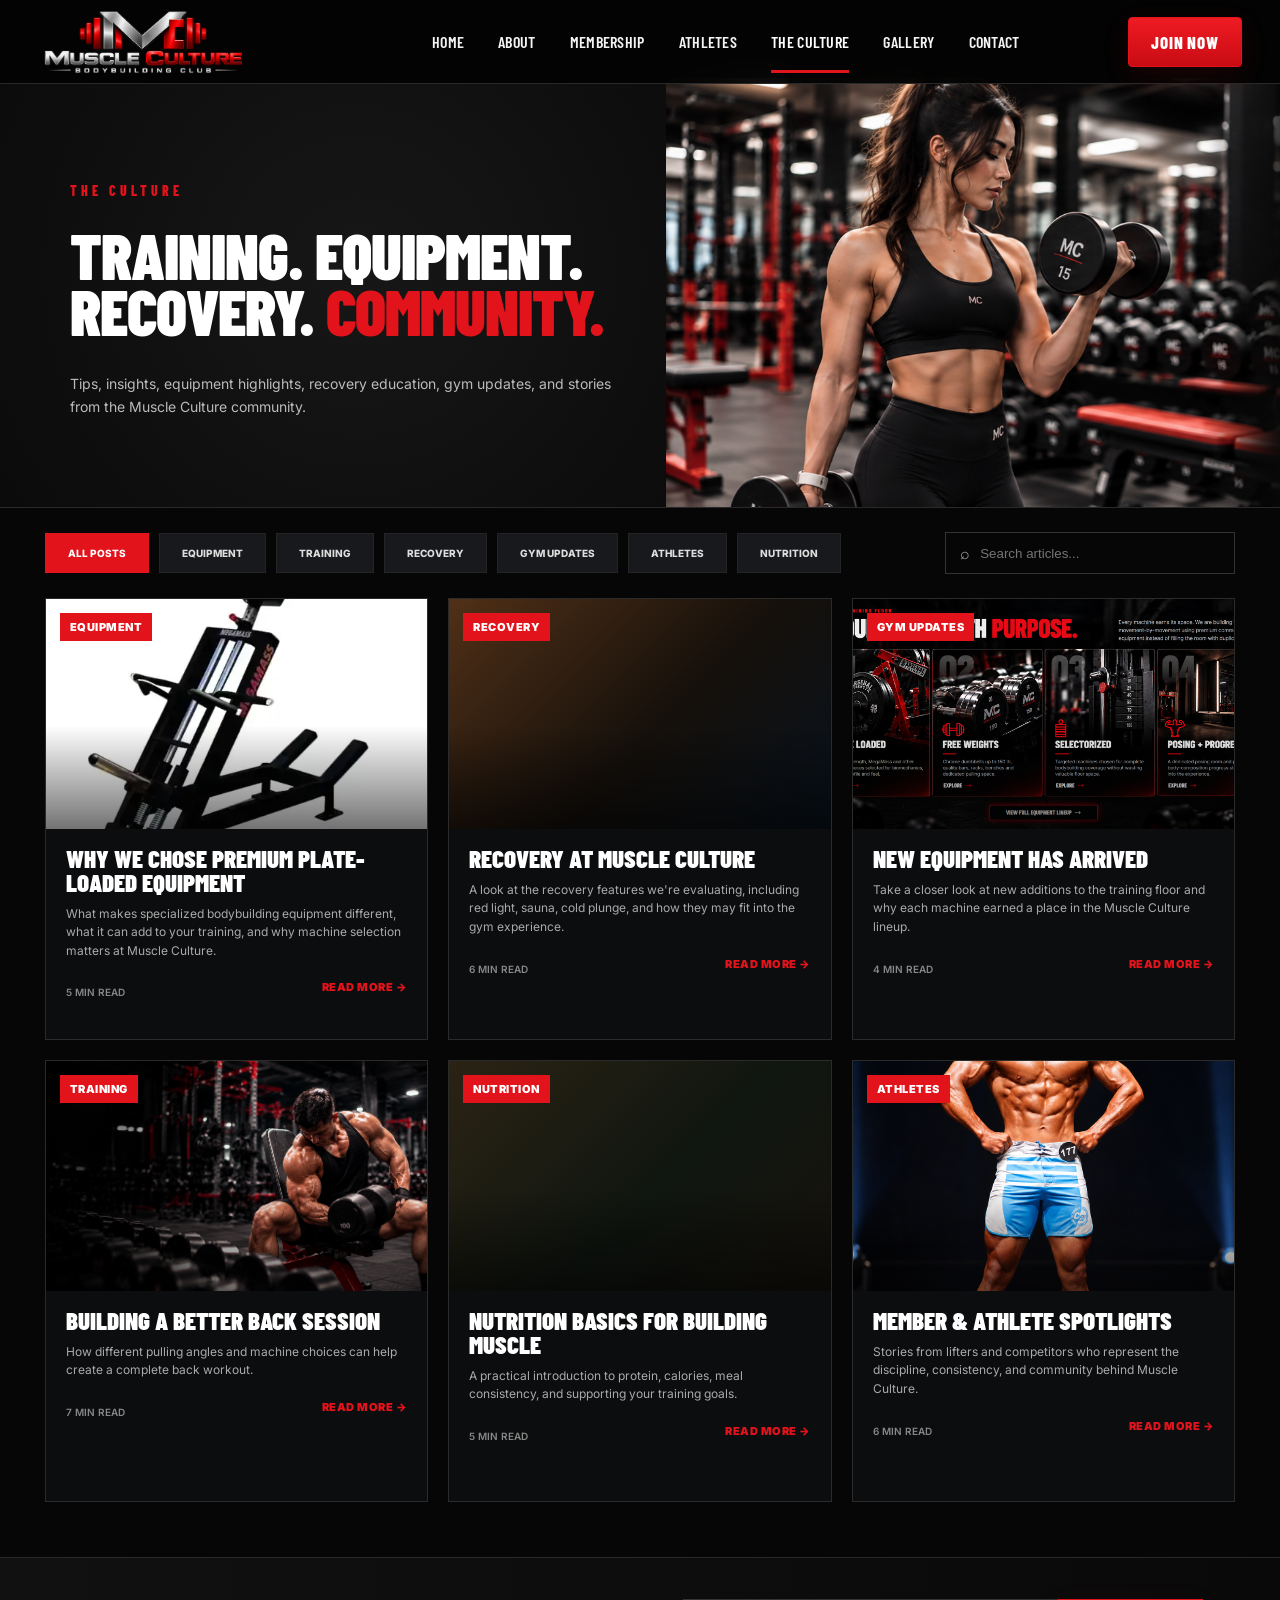
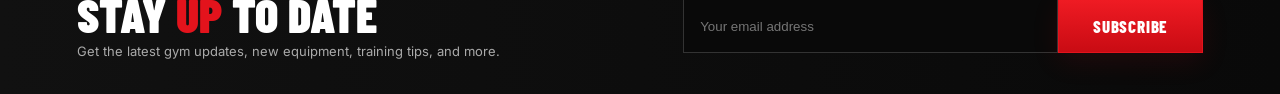
==== culture.html @ 4716dc8a "Use standard site navigation on The Culture page" ====
<!doctype html>
<html lang="en">
<head>
<meta charset="utf-8"><meta name="viewport" content="width=device-width,initial-scale=1">
<title>The Culture | Muscle Culture</title>
<link rel="preconnect" href="https://fonts.googleapis.com"><link rel="preconnect" href="https://fonts.gstatic.com" crossorigin>
<link href="https://fonts.googleapis.com/css2?family=Barlow+Condensed:wght@700;800;900&family=Inter:wght@400;600;700;800&display=swap" rel="stylesheet">
<link rel="stylesheet" href="styles.css">
</head>
<body>
<header class="nav">
<a class="logo-lockup" href="index.html#top" aria-label="Muscle Culture home"><img class="brand-logo" src="assets/muscle-culture-logo.png" alt="Muscle Culture Bodybuilding Club"></a>
<nav><a href="index.html#top">HOME</a><a href="index.html#about">ABOUT</a><a href="index.html#founders">MEMBERSHIP</a><a href="index.html#athletes">ATHLETES</a><a class="active" href="culture.html">THE CULTURE</a><a href="gallery.html">GALLERY</a><a href="index.html#contact">CONTACT</a></nav>
<a class="btn btn-nav" href="index.html#founders">JOIN NOW</a>
</header>
<main class="culture-page">
<section class="culture-hero">
 <div class="culture-hero-copy"><p class="eyebrow">THE CULTURE</p><h1>TRAINING. EQUIPMENT.<br>RECOVERY. <span>COMMUNITY.</span></h1><p>Tips, insights, equipment highlights, recovery education, gym updates, and stories from the Muscle Culture community.</p></div>
 <div class="culture-hero-photo"></div>
</section>
<section class="culture-feed">
 <div class="culture-toolbar"><div class="culture-filters"><button class="active">ALL POSTS</button><button>EQUIPMENT</button><button>TRAINING</button><button>RECOVERY</button><button>GYM UPDATES</button><button>ATHLETES</button><button>NUTRITION</button></div><label class="culture-search">⌕ <input type="search" placeholder="Search articles..."></label></div>
 <div class="culture-grid">
  <article class="culture-card"><div class="culture-card-image equipment-story"><span>EQUIPMENT</span></div><div class="culture-card-body"><h2>WHY WE CHOSE PREMIUM PLATE-LOADED EQUIPMENT</h2><p>What makes specialized bodybuilding equipment different, what it can add to your training, and why machine selection matters at Muscle Culture.</p><small>5 MIN READ</small><a href="#">READ MORE →</a></div></article>
  <article class="culture-card"><div class="culture-card-image recovery-story"><span>RECOVERY</span></div><div class="culture-card-body"><h2>RECOVERY AT MUSCLE CULTURE</h2><p>A look at the recovery features we're evaluating, including red light, sauna, cold plunge, and how they may fit into the gym experience.</p><small>6 MIN READ</small><a href="#">READ MORE →</a></div></article>
  <article class="culture-card"><div class="culture-card-image update-story"><span>GYM UPDATES</span></div><div class="culture-card-body"><h2>NEW EQUIPMENT HAS ARRIVED</h2><p>Take a closer look at new additions to the training floor and why each machine earned a place in the Muscle Culture lineup.</p><small>4 MIN READ</small><a href="#">READ MORE →</a></div></article>
  <article class="culture-card"><div class="culture-card-image training-story"><span>TRAINING</span></div><div class="culture-card-body"><h2>BUILDING A BETTER BACK SESSION</h2><p>How different pulling angles and machine choices can help create a complete back workout.</p><small>7 MIN READ</small><a href="#">READ MORE →</a></div></article>
  <article class="culture-card"><div class="culture-card-image nutrition-story"><span>NUTRITION</span></div><div class="culture-card-body"><h2>NUTRITION BASICS FOR BUILDING MUSCLE</h2><p>A practical introduction to protein, calories, meal consistency, and supporting your training goals.</p><small>5 MIN READ</small><a href="#">READ MORE →</a></div></article>
  <article class="culture-card"><div class="culture-card-image athlete-story"><span>ATHLETES</span></div><div class="culture-card-body"><h2>MEMBER & ATHLETE SPOTLIGHTS</h2><p>Stories from lifters and competitors who represent the discipline, consistency, and community behind Muscle Culture.</p><small>6 MIN READ</small><a href="#">READ MORE →</a></div></article>
 </div>
</section>
<section class="culture-subscribe"><div><h2>STAY <span>UP</span> TO DATE</h2><p>Get the latest gym updates, new equipment, training tips, and more.</p></div><form onsubmit="return false"><input type="email" placeholder="Your email address"><button class="btn">SUBSCRIBE</button></form></section>
</main>
<script src="script.js"></script>
</body></html>
---- styles.css ----
:root{--red:#e3131c;--red2:#a40008;--black:#050505;--panel:#0c0c0c;--white:#f4f4f4;--muted:#a7a7a7}*{box-sizing:border-box}html{scroll-behavior:smooth}body{margin:0;background:var(--black);color:var(--white);font-family:Inter,Arial,sans-serif}a{color:inherit;text-decoration:none}.nav{height:84px;padding:0 3vw;display:flex;align-items:center;justify-content:space-between;position:fixed;top:0;width:100%;z-index:50;background:rgba(4,4,4,.94);backdrop-filter:blur(12px);border-bottom:1px solid #292929}.logo-lockup{display:flex;align-items:center;gap:9px}.logo-mark{width:82px;height:48px}.logo-type b{display:block;font:800 19px "Barlow Condensed";letter-spacing:.7px}.logo-type em{font-style:normal;color:var(--red)}.logo-type small{display:block;font:700 8px Inter;letter-spacing:3px;color:#ddd;text-align:center}.nav nav{display:flex;align-items:center;height:100%;gap:34px;font:600 16px "Barlow Condensed";letter-spacing:.3px}.nav nav a{height:100%;display:flex;align-items:center;position:relative}.nav nav a:hover,.nav nav a.active{color:#fff}.nav nav a.active:after,.nav nav a:hover:after{content:"";position:absolute;height:3px;background:var(--red);bottom:10px;left:0;right:0}.btn{display:inline-flex;align-items:center;justify-content:center;gap:15px;border:1px solid var(--red);background:linear-gradient(#ef1b23,#c90b13);color:#fff;padding:16px 25px;font:800 17px "Barlow Condensed";letter-spacing:.8px;border-radius:4px;cursor:pointer;box-shadow:0 8px 28px #e3131c1c}.btn:hover{filter:brightness(1.12)}.btn-nav{padding:14px 22px}.btn-ghost{background:#090909c7;border-color:#eee;margin-left:14px}.hero{min-height:705px;padding:140px 6vw 80px;position:relative;display:flex;align-items:center;background-image:linear-gradient(90deg,rgba(0,0,0,.97) 0%,rgba(0,0,0,.9) 31%,rgba(0,0,0,.43) 62%,rgba(0,0,0,.18) 100%),url("https://images.unsplash.com/photo-1534438327276-14e5300c3a48?auto=format&fit=crop&w=1800&q=88");background-size:cover;background-position:center}.hero:after{content:"DISCIPLINE\A BUILDS\A FREEDOM";white-space:pre;position:absolute;right:5vw;top:170px;padding:26px 30px;border-left:5px solid var(--red);background:#05050580;color:#d5d5d5;font:900 48px/.9 "Barlow Condensed";letter-spacing:1px;transform:rotate(-1deg);text-shadow:0 3px 0 #111}.hero-content{position:relative;z-index:2;max-width:760px}.hero-brand{display:flex;align-items:center;margin-bottom:25px}.hero-logo{width:210px;height:100px}.hero-brand>div{margin-left:-7px}.hero-brand strong{display:block;font:900 45px/.85 "Barlow Condensed";letter-spacing:1px}.hero-brand strong span{color:var(--red)}.hero-brand small{display:block;font:700 12px Inter;letter-spacing:6px;text-align:center;margin-top:9px}.hero h1,.section h2,.about h2{font:900 clamp(58px,6vw,94px)/.88 "Barlow Condensed";letter-spacing:-1.5px;margin:18px 0;text-transform:uppercase;text-shadow:0 3px 1px #000}.hero h1 span,.section h2 span,.about h2 span{color:var(--red)}.hero-sub{font:700 21px/1.3 "Barlow Condensed";letter-spacing:1.2px}.actions{margin-top:28px}.feature-strip{min-height:105px;background:#050505;border-top:1px solid #2b2b2b;border-bottom:1px solid #2b2b2b;display:grid;grid-template-columns:repeat(6,1fr);padding:0 3vw}.feature-strip>div{display:flex;align-items:center;justify-content:center;gap:18px;border-right:1px solid #2b2b2b}.feature-strip>div:last-child{border-right:none}.ico{font-size:31px;color:var(--red);filter:grayscale(1) sepia(1) saturate(8) hue-rotate(325deg)}.feature-strip p{font:600 16px/1.25 "Barlow Condensed";letter-spacing:.8px}.about{display:grid;grid-template-columns:45% 55%;min-height:560px;background:#090909}.about-image{background-image:linear-gradient(90deg,transparent 70%,#090909 100%),url("https://images.unsplash.com/photo-1581009146145-b5ef050c2e1e?auto=format&fit=crop&w=1000&q=85");background-size:cover;background-position:center 32%;min-height:560px}.about-copy{padding:85px 7vw 70px 4vw;display:flex;flex-direction:column;justify-content:center;background-image:radial-gradient(circle at 50% 45%,#181818 0,#090909 65%)}.about h2{font-size:72px;margin:10px 0 22px}.about-copy>p:last-child{font-size:16px;line-height:1.8;color:#d0d0d0;max-width:760px}.eyebrow{color:var(--red);font:800 14px "Barlow Condensed";letter-spacing:4px;text-transform:uppercase}.section{padding:100px 7vw}.equipment{background:#080808}.section-head{display:flex;justify-content:space-between;align-items:end;gap:60px}.section-head h2{font-size:72px;margin:10px 0}.section-head>p{max-width:450px;color:#aaa;line-height:1.7}.cards{display:grid;grid-template-columns:repeat(4,1fr);gap:1px;background:#2b2b2b;margin-top:52px;border:1px solid #2b2b2b}.cards article{background:linear-gradient(145deg,#141414,#0a0a0a);padding:36px 28px;min-height:275px;position:relative}.cards article:before{content:"";position:absolute;top:0;left:0;width:0;height:3px;background:var(--red);transition:.25s}.cards article:hover:before{width:100%}.cards article>span{color:var(--red);font:800 13px Inter}.cards h3{font:800 30px "Barlow Condensed";margin-top:55px}.cards p{color:#8f8f8f;line-height:1.65;font-size:14px}.founders{display:grid;grid-template-columns:.75fr 1fr 1fr;gap:55px;align-items:center;background:radial-gradient(circle at 15% 50%,#251014 0,#090909 42%,#050505 100%);border-top:1px solid #242424;border-bottom:1px solid #242424}.founder-badge{text-align:center;border:1px solid #3a181a;padding:30px;background:#090909}.founder-badge span,.founder-badge small{display:block;font:800 13px "Barlow Condensed";letter-spacing:4px;color:#aaa}.founder-badge strong{display:block;font:900 120px/.9 "Barlow Condensed";color:var(--red)}.founder-copy h2{font-size:75px}.founder-copy>p{color:#aaa;line-height:1.7}.price{display:flex;align-items:center;gap:15px;margin:22px 0}.price strong{font:900 66px "Barlow Condensed";color:var(--red)}.price span{font:700 12px/1.6 Inter;color:#aaa;letter-spacing:1px}.fine{font-size:11px!important;color:#777!important}.benefits{border-left:1px solid #333;padding-left:45px}.benefits h3{font:800 26px "Barlow Condensed";letter-spacing:1px}.benefits p{border-bottom:1px solid #252525;padding:12px 0;color:#bbb;font-size:14px}.progress{display:grid;grid-template-columns:1fr 1fr;gap:90px;align-items:center;background:#090909}.progress h2{font-size:75px}.progress>div>p:last-child{color:#999;line-height:1.8}.progress-box{border:1px solid #333;padding:55px;background:linear-gradient(145deg,#161616,#090909);box-shadow:inset 5px 0 0 var(--red)}.progress-box span,.progress-box small{display:block;color:#777;letter-spacing:2px;font-size:11px}.progress-box strong{display:block;font:900 68px/.85 "Barlow Condensed";margin:30px 0;color:#eee}.athletes{background:#060606}.athletes h2{font-size:76px}.athlete-intro{max-width:700px;color:#999;line-height:1.7}.athlete-grid{display:grid;grid-template-columns:repeat(3,1fr);gap:16px;margin-top:45px}.athlete-grid div{height:410px;background:linear-gradient(150deg,#202020,#090909);display:flex;flex-direction:column;align-items:center;justify-content:center;border:1px solid #282828;position:relative;overflow:hidden}.athlete-grid div:after{content:"MC";font:900 190px "Barlow Condensed";position:absolute;color:#ffffff05}.athlete-grid span{font:900 30px "Barlow Condensed";color:#555;z-index:1}.athlete-grid small{font:700 11px Inter;color:var(--red);letter-spacing:2px;margin-top:20px;z-index:1}.cta{text-align:center;background:radial-gradient(circle,#2b1013,#070707 60%);border-top:1px solid #281a1a}.cta h2{font-size:82px}.cta>p{color:#aaa}.cta form{max-width:820px;margin:40px auto 0;display:grid;grid-template-columns:1fr 1fr auto;gap:8px}.cta input{background:#101010;border:1px solid #373737;color:white;padding:16px;font:600 12px Inter;letter-spacing:1px}footer{padding:42px 7vw;display:flex;align-items:center;justify-content:space-between;border-top:1px solid #222;color:#666;font-size:11px;background:#030303}footer .logo-type b{font-size:20px}footer .logo-type em{color:var(--red)}@media(max-width:1100px){.nav nav{gap:18px}.hero:after{display:none}.feature-strip{grid-template-columns:repeat(3,1fr)}.feature-strip>div{min-height:88px;border-bottom:1px solid #222}.about{grid-template-columns:40% 60%}.cards{grid-template-columns:1fr 1fr}.founders{grid-template-columns:1fr 1.2fr}.benefits{grid-column:1/-1;border-left:0;padding-left:0}}@media(max-width:800px){.nav nav,.btn-nav{display:none}.nav{height:74px}.logo-mark{width:67px}.hero{min-height:650px;padding:115px 6vw 60px;background-position:62% center}.hero-brand{display:none}.hero h1{font-size:56px}.hero-sub{font-size:18px}.feature-strip{grid-template-columns:1fr 1fr}.about{display:block}.about-image{min-height:380px;background-position:center}.about-copy{padding:60px 6vw}.section{padding:75px 6vw}.section-head,.progress{display:block}.founders{display:block}.founder-badge{margin-bottom:40px}.benefits{margin-top:40px}.athlete-grid{grid-template-columns:1fr}.cta form{grid-template-columns:1fr}footer{display:block}footer>*{margin-bottom:18px}}@media(max-width:520px){.logo-type b{font-size:16px}.logo-type small{font-size:7px;letter-spacing:2px}.hero{padding-top:105px}.hero h1{font-size:46px}.hero-sub{font-size:16px}.actions .btn{display:flex;width:100%;margin:8px 0}.feature-strip{grid-template-columns:1fr 1fr}.feature-strip>div{justify-content:flex-start;padding-left:15px}.feature-strip p{font-size:14px}.about h2,.section h2,.founder-copy h2,.progress h2,.athletes h2,.cta h2{font-size:48px}.cards{grid-template-columns:1fr}.founder-badge strong{font-size:90px}.progress-box strong{font-size:50px}}
/* Final Muscle Culture logo asset */
.brand-logo{display:block;width:285px;max-height:70px;object-fit:contain;object-position:left center}
.hero-brand-logo{display:block;width:min(620px,78vw);height:auto;object-fit:contain;object-position:left center}
.hero-brand{margin-bottom:24px}
@media(max-width:800px){.brand-logo{width:235px;max-height:58px}.hero-brand-logo{width:min(500px,90vw)}}
@media(max-width:520px){.brand-logo{width:205px;max-height:52px}}


/* Equipment page */
.equipment-page{padding-top:84px}.equipment-hero{min-height:620px;display:flex;align-items:center;padding:90px 7vw;background:linear-gradient(90deg,#050505 0%,rgba(5,5,5,.93) 38%,rgba(5,5,5,.35) 72%),url("https://images.unsplash.com/photo-1581009146145-b5ef050c2e1e?auto=format&fit=crop&w=1800&q=88") center/cover}.equipment-hero-copy{max-width:790px}.equipment-hero h1{font:900 clamp(62px,7vw,110px)/.84 "Barlow Condensed";letter-spacing:-2px;margin:15px 0 25px}.equipment-hero h1 span{color:var(--red)}.equipment-hero-copy>p:not(.eyebrow){max-width:650px;color:#bbb;font-size:17px;line-height:1.7;margin-bottom:32px}.equipment-stats{display:grid;grid-template-columns:repeat(4,1fr);border-top:1px solid #292929;border-bottom:1px solid #292929;background:#080808}.equipment-stats div{text-align:center;padding:28px 15px;border-right:1px solid #292929}.equipment-stats div:last-child{border-right:0}.equipment-stats strong{display:block;color:var(--red);font:900 30px "Barlow Condensed"}.equipment-stats span{font:700 10px Inter;letter-spacing:1.5px;color:#888}.equipment-intro{padding-bottom:55px}.equipment-catalog{padding:0 7vw 100px}.equipment-category{display:grid;grid-template-columns:90px 1fr 1.15fr;gap:45px;padding:55px 0;border-top:1px solid #292929;align-items:start}.equipment-category:last-child{border-bottom:1px solid #292929}.category-number{font:900 54px "Barlow Condensed";color:#292929}.equipment-category h2{font:900 47px/.95 "Barlow Condensed";margin:8px 0 18px}.equipment-category h2 span{color:var(--red)}.equipment-category>div>p:last-child{color:#8e8e8e;line-height:1.7;max-width:520px}.equipment-category ul{list-style:none;margin:0;padding:0}.equipment-category li{display:flex;justify-content:space-between;gap:20px;padding:15px 0;border-bottom:1px solid #222;font:700 17px "Barlow Condensed";letter-spacing:.3px}.equipment-category li small{color:var(--red);font:700 9px Inter;letter-spacing:1.2px;text-transform:uppercase}.equipment-philosophy{background:radial-gradient(circle at 15% 50%,#251014 0,#090909 43%,#050505 100%)}.equipment-philosophy h2{font-size:80px}.philosophy-grid{display:grid;grid-template-columns:repeat(3,1fr);gap:45px;margin-top:45px}.philosophy-grid p{color:#999;line-height:1.75;border-top:2px solid var(--red);padding-top:22px}.philosophy-grid b{color:#eee;font:800 21px "Barlow Condensed";letter-spacing:.8px}.footer-logo{width:220px;max-height:58px;object-fit:contain}.equipment-page-link{text-align:center;margin-top:34px}
@media(max-width:800px){.equipment-page{padding-top:74px}.equipment-hero{min-height:560px;padding:75px 6vw}.equipment-stats{grid-template-columns:1fr 1fr}.equipment-stats div:nth-child(2){border-right:0}.equipment-stats div{border-bottom:1px solid #292929}.equipment-category{grid-template-columns:55px 1fr;gap:20px}.equipment-category ul{grid-column:2}.philosophy-grid{grid-template-columns:1fr}.equipment-philosophy h2{font-size:58px}}
@media(max-width:520px){.equipment-hero h1{font-size:58px}.equipment-category{display:block}.category-number{font-size:32px;margin-bottom:15px}.equipment-category h2{font-size:40px}.equipment-category ul{margin-top:25px}.equipment-stats strong{font-size:25px}.equipment-stats span{font-size:8px}}

/* Selected equipment showcase */
.selected-showcase{padding:20px 7vw 100px;background:#050505}.selected-heading{max-width:780px;margin-bottom:45px}.selected-heading h2{font:900 clamp(58px,6vw,86px)/.9 "Barlow Condensed";margin:10px 0 18px;text-transform:uppercase}.selected-heading h2 span{color:var(--red)}.selected-heading>p:last-child{color:#929292;line-height:1.7;max-width:680px}.machine-grid{display:grid;grid-template-columns:repeat(3,1fr);gap:18px}.machine-card{background:linear-gradient(150deg,#151515,#090909);border:1px solid #2b2b2b;overflow:hidden;position:relative;transition:transform .25s,border-color .25s}.machine-card:hover{transform:translateY(-5px);border-color:#5a1a1d}.machine-card:before{content:"";height:4px;background:var(--red);position:absolute;left:0;right:0;top:0;z-index:2}.machine-image{height:360px;background:radial-gradient(circle,#f7f7f7 0,#e7e7e7 70%,#cfcfcf 100%);display:flex;align-items:center;justify-content:center;padding:24px}.machine-image img{width:100%;height:100%;object-fit:contain;mix-blend-mode:multiply}.machine-info{padding:28px 28px 32px}.machine-meta{display:flex;justify-content:space-between;gap:15px;align-items:center}.machine-meta span{color:var(--red);font:900 14px "Barlow Condensed";letter-spacing:2px}.machine-meta em{font:700 9px Inter;font-style:normal;color:#777;letter-spacing:1px;text-align:right}.machine-info h3{font:900 34px/.92 "Barlow Condensed";margin:18px 0 15px}.machine-info p{color:#929292;font-size:13px;line-height:1.65;min-height:64px}.selected-tag{margin-top:22px;border-top:1px solid #292929;padding-top:17px;color:#eee;font:800 11px Inter;letter-spacing:1px}.selected-tag::first-letter{color:var(--red)}.equipment-catalog{background:#080808}.equipment-catalog:before{content:"PLANNED + IN DEVELOPMENT";display:block;color:var(--red);font:800 13px "Barlow Condensed";letter-spacing:4px;padding-top:70px;margin-bottom:10px}
@media(max-width:1000px){.machine-grid{grid-template-columns:1fr 1fr}.machine-card:last-child{grid-column:1/-1;max-width:50%}}
@media(max-width:700px){.selected-showcase{padding:15px 6vw 70px}.machine-grid{grid-template-columns:1fr}.machine-card:last-child{grid-column:auto;max-width:none}.machine-image{height:310px}.machine-info h3{font-size:31px}.machine-info p{min-height:0}}

/* Gallery */
.gallery-page{padding-top:84px}.gallery-hero{padding:105px 7vw 90px;background:radial-gradient(circle at 85% 40%,#351014 0,#090909 35%,#050505 68%);border-bottom:1px solid #282828}.gallery-hero h1{font:900 clamp(64px,8vw,115px)/.83 "Barlow Condensed";margin:14px 0 25px;letter-spacing:-2px}.gallery-hero h1 span{color:var(--red)}.gallery-hero>p:last-child{max-width:650px;color:#aaa;line-height:1.7}.gallery-content{padding:90px 7vw 110px}.gallery-heading{max-width:720px;margin-bottom:48px}.gallery-heading h2{font:900 76px "Barlow Condensed";margin:5px 0}.gallery-heading>p:last-child{color:#929292;line-height:1.7}.gallery-grid{display:grid;grid-template-columns:repeat(3,1fr);gap:14px}.gallery-grid figure{margin:0;background:#101010;border:1px solid #292929;overflow:hidden}.gallery-grid figure img{width:100%;height:330px;display:block;object-fit:contain;background:#eee;padding:18px}.gallery-grid figcaption{padding:18px 20px;display:flex;flex-direction:column;gap:6px}.gallery-grid figcaption b,.gallery-placeholder strong{color:var(--red);font:800 12px "Barlow Condensed";letter-spacing:2px}.gallery-grid figcaption span,.gallery-placeholder span{color:#aaa;font-size:12px}.gallery-placeholder{min-height:260px;border:1px dashed #383838;background:linear-gradient(145deg,#121212,#080808);display:flex;flex-direction:column;justify-content:center;align-items:center;gap:10px;text-align:center}.gallery-placeholder:before{content:"+";font:300 50px Inter;color:#3b3b3b}@media(max-width:900px){.gallery-grid{grid-template-columns:1fr 1fr}}@media(max-width:600px){.gallery-page{padding-top:74px}.gallery-hero{padding:75px 6vw 65px}.gallery-grid{grid-template-columns:1fr}.gallery-content{padding:65px 6vw 80px}.gallery-grid figure img{height:290px}}

/* Cleaner Instagram-style gallery */
.gallery-hero-clean{padding:95px 7vw 58px;background:#050505;text-align:center;border-bottom:0}.gallery-hero-clean h1{font:900 clamp(64px,8vw,108px)/.85 "Barlow Condensed";margin:10px 0 18px;color:#fff}.gallery-hero-clean>p:last-child{margin:0 auto;color:#777;letter-spacing:.5px}.gallery-content-clean{padding:25px 7vw 105px;max-width:1500px;margin:auto}.gallery-filter{display:flex;justify-content:center;gap:32px;padding:0 0 30px;border-bottom:1px solid #222;margin-bottom:18px;font:800 11px Inter;letter-spacing:1.6px;color:#686868}.gallery-filter span.active{color:#fff}.insta-grid{display:grid;grid-template-columns:repeat(3,1fr);gap:5px}.insta-tile{position:relative;aspect-ratio:1/1;margin:0;overflow:hidden;background:#111;border:0}.insta-tile img{width:100%;height:100%;object-fit:cover;padding:0;background:#e9e9e9;transition:transform .35s ease}.insta-overlay{position:absolute;inset:0;display:flex;flex-direction:column;justify-content:flex-end;padding:24px;background:linear-gradient(transparent 45%,rgba(0,0,0,.82));opacity:0;transition:opacity .25s}.insta-tile:hover img{transform:scale(1.025)}.insta-tile:hover .insta-overlay{opacity:1}.insta-overlay span{color:var(--red);font:800 10px Inter;letter-spacing:1.5px}.insta-overlay strong{font:800 20px "Barlow Condensed";margin-top:4px}.insta-empty{aspect-ratio:1/1;background:linear-gradient(135deg,#0e0e0e,#171717);display:flex;align-items:center;justify-content:center;border:1px solid #1c1c1c}.insta-empty span{font:800 13px "Barlow Condensed";letter-spacing:3px;color:#333}.gallery-content-clean+.cta{border-top:1px solid #1f1f1f}@media(max-width:700px){.gallery-hero-clean{padding:70px 6vw 42px}.gallery-content-clean{padding:15px 3px 70px}.gallery-filter{gap:18px;overflow:auto;justify-content:flex-start;padding:0 15px 22px;white-space:nowrap}.insta-grid{gap:3px}.insta-overlay{padding:12px}.insta-overlay strong{font-size:15px}}

/* Minimal image-only gallery */
.gallery-minimal{padding-top:84px;background:#050505;min-height:80vh}.gallery-content-minimal{padding:18px 5vw 90px;max-width:1600px;margin:auto}.photo-grid{display:grid;grid-template-columns:repeat(3,1fr);gap:3px}.photo-grid figure{margin:0;aspect-ratio:1/1;overflow:hidden;background:#111;border:0}.photo-grid figure img{display:block;width:100%;height:100%;object-fit:cover;padding:0;background:#eee;transition:transform .25s ease}.photo-grid figure:hover img{transform:scale(1.015)}@media(max-width:700px){.gallery-minimal{padding-top:74px}.gallery-content-minimal{padding:3px 0 60px}.photo-grid{gap:2px}}

/* Athlete portrait cards */
.athlete-card{height:410px;background:linear-gradient(150deg,#202020,#090909);border:1px solid #282828;position:relative;overflow:hidden;display:flex;align-items:center;justify-content:center;flex-direction:column}.athlete-card img{width:100%;height:100%;object-fit:cover;object-position:center top;display:block}.athlete-featured:after{display:none}.athlete-caption{position:absolute;left:0;right:0;bottom:0;padding:22px 20px;background:linear-gradient(transparent,rgba(0,0,0,.9));display:flex;flex-direction:column;align-items:flex-start}.athlete-caption strong{font:900 26px "Barlow Condensed";letter-spacing:.5px}.athlete-caption small{font:700 10px Inter;letter-spacing:1.6px;color:var(--red);margin-top:4px}.athlete-placeholder:after{content:"MC";font:900 190px "Barlow Condensed";position:absolute;color:#ffffff05}.athlete-placeholder span,.athlete-placeholder small{z-index:1}.athlete-placeholder span{font:900 30px "Barlow Condensed";color:#555}.athlete-placeholder small{font:700 11px Inter;color:var(--red);letter-spacing:2px;margin-top:20px}

/* Keep athlete competition portraits fully visible */
.athlete-featured{height:520px;background:#000}
.athlete-featured img{width:100%;height:100%;object-fit:contain;object-position:center center;background:#000}
.athlete-featured .athlete-caption{padding:55px 22px 20px;background:linear-gradient(transparent,rgba(0,0,0,.92))}
@media(max-width:700px){.athlete-featured{height:500px}}

/* Athlete card: portrait + dedicated readable identity panel */
.athlete-grid .athlete-featured{height:auto!important;display:block;background:#050505}
.athlete-grid .athlete-photo-wrap{height:520px;width:100%;background:#000;display:flex;align-items:center;justify-content:center;border:0}
.athlete-grid .athlete-photo-wrap:after{display:none}
.athlete-grid .athlete-photo-wrap img{width:100%;height:100%;object-fit:contain;object-position:center;display:block;background:#000}
.athlete-grid .athlete-caption-static{position:relative;left:auto;right:auto;bottom:auto;height:auto;min-height:88px;padding:18px 20px 20px;background:#0a0a0a;border-top:1px solid #292929;display:block;text-align:left}
.athlete-grid .athlete-caption-static:after{display:none}
.athlete-grid .athlete-caption-static strong{display:block;color:#fff;font:900 27px/1 "Barlow Condensed";letter-spacing:.5px}
.athlete-grid .athlete-caption-static small{display:block;color:var(--red);font:700 10px/1.4 Inter;letter-spacing:1.3px;margin-top:8px}
@media(max-width:700px){.athlete-grid .athlete-photo-wrap{height:500px}}

/* Compact athlete wall cards */
.athlete-grid{align-items:start}
.athlete-grid .athlete-card{height:430px!important}
.athlete-grid .athlete-featured{display:grid!important;grid-template-rows:350px 80px;background:#080808!important}
.athlete-grid .athlete-photo-wrap{height:350px!important;width:100%;background:#000!important}
.athlete-grid .athlete-photo-wrap img{width:100%;height:100%;object-fit:contain!important;object-position:center!important}
.athlete-grid .athlete-caption-static{height:80px!important;min-height:80px!important;padding:15px 18px!important;display:flex!important;flex-direction:column!important;align-items:center!important;justify-content:center!important;text-align:center!important;background:#0b0b0b!important}
.athlete-grid .athlete-caption-static strong{font-size:24px!important}
.athlete-grid .athlete-caption-static small{font-size:9px!important;margin-top:6px!important}
@media(max-width:800px){.athlete-grid .athlete-card{height:430px!important}.athlete-grid .athlete-featured{grid-template-rows:350px 80px!important}}

/* Full-width athlete feature banner */
.athlete-feature-section{background:#060606}
.athlete-feature-banner{margin-top:42px;border:1px solid #242424;background:#000;overflow:hidden}
.athlete-feature-banner img{display:block;width:100%;height:auto;object-fit:contain}
@media(max-width:800px){.athlete-feature-banner{margin-top:30px}}

/* Athlete carousel */
.athlete-carousel{max-width:1160px;margin:42px auto 0;position:relative;padding:0 46px 28px}
.athlete-slides{overflow:hidden;border:1px solid #242424;background:#000}
.athlete-slide{display:none}.athlete-slide.active{display:block}
.athlete-slide img{display:block;width:100%;height:auto;aspect-ratio:16/9;object-fit:cover}
.athlete-arrow{position:absolute;top:calc(50% - 28px);transform:translateY(-50%);width:38px;height:58px;border:1px solid #333;background:#0b0b0be8;color:#fff;font:300 34px/1 Inter;cursor:pointer;z-index:3}
.athlete-arrow:hover{border-color:var(--red);color:var(--red)}.athlete-prev{left:0}.athlete-next{right:0}
.athlete-dots{height:20px;display:flex;justify-content:center;align-items:flex-end;gap:8px}
.athlete-dot{width:7px;height:7px;border:0;border-radius:50%;background:#484848;padding:0;cursor:pointer}.athlete-dot.active{background:var(--red)}
.athlete-carousel.single-slide .athlete-arrow{opacity:.22;cursor:default}
@media(max-width:800px){.athlete-carousel{margin-top:30px;padding:0 0 24px}.athlete-arrow{width:32px;height:48px;background:#050505b8}.athlete-prev{left:5px}.athlete-next{right:5px}}

/* Compact athlete carousel sizing */
.athlete-feature-section{padding-top:70px!important;padding-bottom:65px!important}
.athlete-feature-section .athlete-intro{margin-bottom:0!important}
.athlete-carousel{max-width:820px!important;margin:28px auto 0!important;padding:0 42px 20px!important}
.athlete-arrow{width:34px!important;height:50px!important}
@media(max-width:800px){
  .athlete-feature-section{padding-top:52px!important;padding-bottom:48px!important}
  .athlete-carousel{max-width:100%!important;margin-top:22px!important;padding:0 0 18px!important}
}

/* Athlete carousel — small profile feature */
.athlete-feature-section{padding-top:55px!important;padding-bottom:50px!important}
.athlete-carousel{max-width:560px!important;margin:22px auto 0!important;padding:0 34px 16px!important}
.athlete-arrow{width:28px!important;height:44px!important;font-size:28px!important}
@media(max-width:800px){
  .athlete-carousel{width:88%!important;max-width:520px!important;padding:0 0 16px!important}
}

/* Final compact athlete carousel */
.athlete-carousel{width:420px!important;max-width:420px!important;margin:20px auto 0!important;padding:0 30px 14px!important;box-sizing:content-box!important}
.athlete-slides{width:420px!important;max-width:420px!important}
.athlete-slide img{width:420px!important;height:auto!important;aspect-ratio:16/9!important;object-fit:contain!important}
@media(max-width:600px){
 .athlete-carousel{width:86vw!important;max-width:420px!important;padding:0 0 14px!important;box-sizing:border-box!important}
 .athlete-slides,.athlete-slide img{width:100%!important;max-width:100%!important}
}

/* Athlete carousel size adjustment */
.athlete-carousel{width:500px!important;max-width:500px!important}
.athlete-slides{width:500px!important;max-width:500px!important}
.athlete-slide img{width:500px!important}
@media(max-width:600px){
 .athlete-carousel{width:90vw!important;max-width:500px!important}
 .athlete-slides,.athlete-slide img{width:100%!important;max-width:100%!important}
}

/* Athlete carousel preferred desktop size */
.athlete-carousel{width:700px!important;max-width:700px!important}
.athlete-slides{width:700px!important;max-width:700px!important}
.athlete-slide img{width:700px!important}
@media(max-width:800px){
 .athlete-carousel{width:90vw!important;max-width:700px!important;padding-left:0!important;padding-right:0!important}
 .athlete-slides,.athlete-slide img{width:100%!important;max-width:100%!important}
}

/* Athlete carousel preferred desktop size — 900px */
.athlete-carousel{width:900px!important;max-width:900px!important}
.athlete-slides{width:900px!important;max-width:900px!important}
.athlete-slide img{width:900px!important}
@media(max-width:950px){
 .athlete-carousel{width:90vw!important;max-width:900px!important;padding-left:0!important;padding-right:0!important}
 .athlete-slides,.athlete-slide img{width:100%!important;max-width:100%!important}
}

/* Founding 100 pricing comparison */
.regular-price{display:flex;align-items:center;gap:14px;flex-wrap:wrap;margin:-4px 0 12px}
.regular-price-label{font:700 12px/1 "Inter",sans-serif;letter-spacing:.08em;color:#888}
.regular-price del{font:800 18px/1 "Barlow Condensed",sans-serif;color:#777;text-decoration-color:#e51b23;text-decoration-thickness:2px}
.regular-price strong{font:800 14px/1 "Barlow Condensed",sans-serif;color:#e51b23;letter-spacing:.05em}
.founder-rate-note{margin:0 0 8px!important;font-size:13px!important;color:#aaa!important}
@media(max-width:800px){.regular-price{gap:10px}.regular-price-label{width:100%}}

/* Make regular membership price unmistakable */
.regular-price del{font-size:25px!important;font-weight:900!important;color:#d8d8d8!important;text-decoration-color:#e51b23!important;text-decoration-thickness:3px!important;text-decoration-skip-ink:none}
.regular-price-label{color:#b8b8b8!important}

/* Membership price comparison */
.membership-comparison{display:flex;gap:34px;margin:4px 0 10px;padding-top:15px;border-top:1px solid #292929}
.membership-comparison>div{display:flex;flex-direction:column;gap:5px}
.membership-comparison span{font:700 11px/1 "Inter",sans-serif;letter-spacing:.08em;color:#aaa}
.membership-comparison strong{font:800 25px/1 "Barlow Condensed",sans-serif;color:#eee}
.membership-comparison small{font:700 12px/1 "Inter",sans-serif;color:#888}
.founder-savings{margin:0 0 9px!important;font:800 12px/1.4 "Inter",sans-serif!important;letter-spacing:.04em;color:#e51b23!important}
@media(max-width:800px){.membership-comparison{gap:24px;flex-wrap:wrap}}

/* Full membership tier cards */
.memberships{background:#080808}
.membership-heading{max-width:720px;margin-bottom:38px}
.membership-heading h2 span{color:var(--red)}
.membership-heading>p:last-child{color:#999;line-height:1.7}
.membership-cards{display:grid;grid-template-columns:repeat(3,1fr);gap:18px;align-items:stretch}
.membership-card{position:relative;display:flex;flex-direction:column;min-height:570px;padding:30px 28px;background:#0d0d0d;border:1px solid #292929}
.membership-card.founding-tier{border-color:#8d171b;box-shadow:inset 0 3px 0 #e51b23}
.membership-card.vip-tier{border-color:#4b4b4b;box-shadow:inset 0 3px 0 #b7b7b7}
.tier-tag{align-self:flex-start;margin-bottom:22px;padding:7px 10px;background:#e51b23;color:#fff;font:800 10px/1 Inter,sans-serif;letter-spacing:.1em}
.tier-tag.neutral{background:#2c2c2c}.tier-tag.vip{background:#d7d7d7;color:#090909}
.membership-card h3{margin:0;font:900 35px/1 "Barlow Condensed",sans-serif;color:#fff}
.tier-price{display:flex;align-items:flex-end;gap:8px;margin:15px 0 6px}
.tier-price strong{font:900 58px/.9 "Barlow Condensed",sans-serif;color:#fff}
.founding-tier .tier-price strong{color:#e51b23}
.tier-price span{padding-bottom:6px;font:700 11px/1 Inter,sans-serif;color:#888;letter-spacing:.06em}
.tier-sub{min-height:30px;margin:7px 0 18px!important;font:800 11px/1.4 Inter,sans-serif!important;letter-spacing:.07em;color:#888!important}
.tier-benefits{margin-bottom:26px;border-top:1px solid #282828}
.tier-benefits p{position:relative;margin:0!important;padding:11px 0 11px 20px;border-bottom:1px solid #202020;color:#c7c7c7!important;font-size:12px!important;line-height:1.35!important}
.tier-benefits p:before{content:"✓";position:absolute;left:0;color:#e51b23;font-weight:900}
.membership-card .btn{margin-top:auto;text-align:center}
.membership-disclaimer{margin:20px 0 0!important;text-align:center;color:#666!important;font-size:10px!important;letter-spacing:.04em}
@media(max-width:900px){.membership-cards{grid-template-columns:1fr}.membership-card{min-height:0}.tier-sub{min-height:0}}

/* Prepaid memberships and short-term access */
.membership-options{display:grid;grid-template-columns:1fr 1fr;gap:20px;margin-top:42px}
.membership-option-group{padding:25px;background:#0b0b0b;border:1px solid #242424}
.option-heading{margin-bottom:18px}.option-heading .eyebrow{margin-bottom:6px!important}.option-heading h3{margin:0;font:900 27px/1 "Barlow Condensed",sans-serif;color:#fff}
.option-cards{display:grid;grid-template-columns:1fr 1fr;gap:12px}
.option-card{min-height:190px;padding:20px;background:#101010;border:1px solid #292929;display:flex;flex-direction:column}
.option-card>span{font:800 10px/1 Inter,sans-serif;letter-spacing:.1em;color:#e51b23}
.option-card>strong{margin:8px 0 10px;font:900 22px/1 "Barlow Condensed",sans-serif;color:#fff}
.option-card p{margin:0 0 15px!important;font-size:11px!important;line-height:1.55!important;color:#999!important}
.option-card small{margin-top:auto;font:700 9px/1 Inter,sans-serif;letter-spacing:.08em;color:#666}
@media(max-width:900px){.membership-options{grid-template-columns:1fr}.option-cards{grid-template-columns:1fr 1fr}}
@media(max-width:520px){.option-cards{grid-template-columns:1fr}}

/* Membership prepaid plans + visitor passes */
.prepaid-section,.passes-section{margin-top:58px;padding-top:42px;border-top:1px solid #252525}
.subsection-heading{max-width:700px;margin-bottom:25px}.subsection-heading.centered{margin-left:auto;margin-right:auto;text-align:center}
.subsection-heading h3{margin:0 0 9px;font:900 36px/1 "Barlow Condensed",sans-serif;color:#fff}
.subsection-heading>p:last-child{margin:0!important;color:#929292!important;font-size:13px!important;line-height:1.6!important}
.prepaid-cards{display:grid;grid-template-columns:repeat(2,minmax(0,1fr));gap:18px;max-width:850px;margin:auto}
.pass-cards{display:grid;grid-template-columns:repeat(3,minmax(0,1fr));gap:18px}
.prepaid-card,.pass-card{position:relative;display:flex;flex-direction:column;min-height:425px;padding:27px;background:#0d0d0d;border:1px solid #303030}
.featured-prepaid,.featured-pass{border-color:#e51b23;box-shadow:inset 0 3px 0 #e51b23}
.best-value{position:absolute;right:22px;top:20px;padding:6px 9px;border-radius:20px;background:#e51b23;color:#fff;font:800 9px/1 Inter,sans-serif;letter-spacing:.08em}
.plan-kicker{color:#e51b23;font:800 10px/1 Inter,sans-serif;letter-spacing:.1em}
.prepaid-card h4,.pass-card h4{margin:13px 0 5px;font:900 30px/1 "Barlow Condensed",sans-serif;color:#fff}
.pass-price{display:flex;align-items:flex-start;margin:11px 0 8px;color:#fff}
.pass-price sup{margin:7px 4px 0 0;font:500 24px/1 "Barlow Condensed",sans-serif}
.pass-price strong{font:900 53px/.9 "Barlow Condensed",sans-serif}
.prepaid-card .pass-price strong{font-size:28px;color:#aaa}
.prepaid-card>p,.pass-card>p{margin:0 0 18px!important;color:#8f8f8f!important;font-size:12px!important}
.mini-benefits{margin:5px 0 24px;border-top:1px solid #252525}
.mini-benefits p{position:relative;margin:0!important;padding:12px 0 12px 20px;border-bottom:1px solid #202020;color:#bbb!important;font-size:11px!important;line-height:1.4!important}
.mini-benefits p:before{content:"✓";position:absolute;left:0;color:#e51b23;font-weight:900}
.prepaid-card .btn,.pass-card .btn{margin-top:auto;text-align:center}
@media(max-width:900px){.pass-cards{grid-template-columns:1fr}.prepaid-cards{grid-template-columns:1fr}.prepaid-card,.pass-card{min-height:0}}

/* Prepaid plan price presentation */
.prepaid-price{display:flex;align-items:baseline;gap:10px;flex-wrap:wrap;margin:12px 0 10px}
.prepaid-price .was-price{font:700 17px/1 "Barlow Condensed",sans-serif;color:#666;text-decoration:line-through;text-decoration-color:#e51b23;text-decoration-thickness:2px}
.prepaid-price strong{font:900 48px/.9 "Barlow Condensed",sans-serif;color:#fff}
.featured-prepaid .prepaid-price strong{color:#e51b23}
.prepaid-price small{font:700 9px/1 Inter,sans-serif;letter-spacing:.08em;color:#777}

/* Tax labels */
.pass-price small{align-self:flex-end;margin:0 0 5px 8px;font:800 10px/1 Inter,sans-serif;letter-spacing:.08em;color:#888}

/* Muscle Culture custom bodybuilder hero */
.hero{
  background-image:
    linear-gradient(90deg,rgba(0,0,0,.98) 0%,rgba(0,0,0,.90) 30%,rgba(0,0,0,.42) 53%,rgba(0,0,0,.08) 100%),
    url("assets/muscle-culture-hero-bodybuilder.png")!important;
  background-size:cover!important;
  background-position:center center!important;
}
.hero:after{display:none!important}
@media(max-width:800px){
  .hero{
    background-position:64% center!important;
    background-image:
      linear-gradient(90deg,rgba(0,0,0,.94) 0%,rgba(0,0,0,.76) 48%,rgba(0,0,0,.28) 100%),
      url("assets/muscle-culture-hero-bodybuilder.png")!important;
  }
}


/* Credo-inspired benefit strip — Muscle Culture identity */
.why-strip{min-height:190px;padding:0 2vw;align-items:stretch}
.why-strip>div{padding:26px 18px;gap:14px;align-items:flex-start;justify-content:center;text-align:center;flex-direction:column}
.why-strip .ico{width:100%;font-size:32px;line-height:1;color:var(--red)}
.why-strip p{width:100%;margin:0;font:700 17px/1.15 "Barlow Condensed";letter-spacing:.5px}
.why-strip p b{display:block;color:#fff;font-size:18px;margin-bottom:8px}
.why-strip p small{display:block;max-width:210px;margin:0 auto;color:#999;font:500 11px/1.5 Inter,Arial,sans-serif;letter-spacing:0}
@media(max-width:1100px){
 .why-strip{grid-template-columns:repeat(3,1fr);padding:0}
 .why-strip>div{min-height:165px;border-bottom:1px solid #222}
}
@media(max-width:650px){
 .why-strip{grid-template-columns:1fr 1fr}
 .why-strip>div{min-height:155px;padding:22px 12px}
 .why-strip p b{font-size:16px}
 .why-strip p small{font-size:10px}
}


/* Membership capacity counters */
.capacity-meter{margin:-4px 0 22px;padding:15px 16px 13px;background:linear-gradient(135deg,#111,#080808);border:1px solid #282828}
.capacity-count{display:flex;align-items:center;gap:9px}
.capacity-dot{width:9px;height:9px;border-radius:50%;background:var(--red);box-shadow:0 0 12px rgba(227,19,28,.55);flex:0 0 auto}
.capacity-count strong{font:900 20px/1 "Barlow Condensed",sans-serif;color:#fff;letter-spacing:.5px}
.capacity-label{display:block;margin:5px 0 9px 18px;font:800 10px/1 Inter,sans-serif;letter-spacing:1.6px;color:#aaa}
.capacity-track{height:3px;background:#292929;overflow:hidden}
.capacity-track i{display:block;height:100%;background:var(--red)}
.capacity-meter small{display:block;margin-top:8px;font:700 9px/1 Inter,sans-serif;letter-spacing:1px;color:#666}
.founding-tier .capacity-meter{border-color:#4a1b1e}
.vip-tier .capacity-dot{background:#d7d7d7;box-shadow:0 0 12px rgba(255,255,255,.22)}
.vip-tier .capacity-track i{background:#d7d7d7}


/* Premium visual equipment showcase */
.equipment-showcase{position:relative;overflow:hidden;background:radial-gradient(circle at 50% 30%,#171717 0,#080808 48%,#030303 100%)}
.equipment-showcase:before{content:"";position:absolute;inset:0;background:linear-gradient(180deg,rgba(0,0,0,.05),rgba(0,0,0,.5));pointer-events:none}
.equipment-showcase>*{position:relative;z-index:1}
.equipment-visual-cards{display:grid;grid-template-columns:repeat(4,1fr);gap:10px;margin-top:42px}
.equipment-visual-card{position:relative;min-height:475px;overflow:hidden;border:1px solid #454545;border-radius:5px;background-color:#0a0a0a;background-size:cover;background-position:center;box-shadow:inset 0 -110px 90px #050505,0 12px 30px rgba(0,0,0,.35);transition:transform .25s,border-color .25s,box-shadow .25s}
.equipment-visual-card:before{content:"";position:absolute;inset:0;background:linear-gradient(180deg,rgba(0,0,0,.05) 0%,rgba(0,0,0,.12) 38%,rgba(0,0,0,.93) 70%,#050505 100%)}
.equipment-visual-card:hover{transform:translateY(-5px);border-color:var(--red);box-shadow:inset 0 -110px 90px #050505,0 0 26px rgba(227,19,28,.18)}
.plate-card{background-image:url("assets/equipment/b19-tbar-linear-row.webp")}
.freeweight-card{background-image:linear-gradient(rgba(0,0,0,.08),rgba(0,0,0,.25)),url("assets/muscle-culture-hero-bodybuilder.png");background-position:15% center}
.selector-card{background-image:url("assets/equipment/c6-xpload-linear-chest-press.webp")}
.posing-card{background-image:linear-gradient(135deg,#181818,#060606 65%);background-size:cover}
.posing-card:after{content:"";position:absolute;inset:0;background:repeating-linear-gradient(90deg,transparent 0 17%,rgba(255,255,255,.08) 17.3% 17.8%,transparent 18.1% 34%);opacity:.35}
.equipment-number{position:absolute;top:12px;left:20px;z-index:2;font:900 82px/.9 "Barlow Condensed";color:rgba(255,255,255,.16)}
.equipment-icon{position:absolute;z-index:3;left:24px;bottom:184px;color:var(--red);font:900 34px/1 "Barlow Condensed";text-shadow:0 0 15px rgba(227,19,28,.3)}
.equipment-card-copy{position:absolute;z-index:4;left:0;right:0;bottom:0;padding:24px 24px 22px}
.equipment-card-copy h3{margin:0;font:900 31px/.95 "Barlow Condensed";color:#fff}
.equipment-card-copy i{display:block;width:46px;height:3px;background:var(--red);margin:14px 0}
.equipment-card-copy p{min-height:58px;margin:0 0 18px;color:#b7b7b7;font-size:12px;line-height:1.55}
.equipment-card-copy b{font:900 15px "Barlow Condensed";color:#fff;letter-spacing:.5px}
.equipment-card-copy b em{font-style:normal;color:var(--red);font-size:20px;margin-left:8px}
.equipment-page-link{text-align:center;margin-top:30px}
.equipment-lineup-btn{min-width:360px;background:#070707;border-color:var(--red);box-shadow:0 0 22px rgba(227,19,28,.15)}
@media(max-width:1100px){.equipment-visual-cards{grid-template-columns:1fr 1fr}.equipment-visual-card{min-height:440px}}
@media(max-width:650px){.equipment-visual-cards{grid-template-columns:1fr}.equipment-visual-card{min-height:430px}.equipment-lineup-btn{min-width:0;width:100%}.equipment-card-copy p{min-height:0}}


/* Approved equipment showcase mockup */
.equipment-mockup-section{background:#050505;width:100%;overflow:hidden;border-top:1px solid #181818;border-bottom:1px solid #181818}
.equipment-mockup-link{display:block;width:100%;line-height:0}
.equipment-mockup-link img{display:block;width:100%;height:auto;max-width:none;margin:0 auto}
@media(max-width:700px){
 .equipment-mockup-section{overflow-x:auto}
 .equipment-mockup-link{width:1050px;max-width:none}
 .equipment-mockup-link img{width:1050px;max-width:none}
}


/* Approved Why Muscle Culture visual showcase */
.why-showcase-section{width:100%;background:#030303;overflow:hidden;border-top:1px solid #151515;border-bottom:1px solid #151515;line-height:0}
.why-showcase-section img{display:block;width:100%;height:auto;max-width:none}
@media(max-width:700px){
 .why-showcase-section{overflow-x:auto}
 .why-showcase-section img{width:1100px;max-width:none}
}


/* Clickable membership/pass selection indicator */
.selectable-option{position:relative;cursor:pointer;transition:border-color .2s,box-shadow .2s,transform .2s}
.selectable-option:after{content:"";position:absolute;top:18px;right:18px;width:15px;height:15px;border-radius:50%;border:2px solid #555;background:#0a0a0a;box-shadow:0 0 0 4px rgba(0,0,0,.3);transition:.2s;z-index:8}
.selectable-option:hover:after{border-color:#999}
.selectable-option.selected{border-color:var(--red)!important;box-shadow:0 0 0 1px rgba(227,19,28,.28),0 0 26px rgba(227,19,28,.12)}
.selectable-option.selected:after{border-color:var(--red);background:var(--red);box-shadow:0 0 0 4px rgba(227,19,28,.14),0 0 12px rgba(227,19,28,.55)}
.selectable-option.selected:before{content:"";position:absolute;top:22px;right:22px;width:7px;height:7px;border-radius:50%;background:#fff;z-index:9}


/* Editorial Why Muscle Culture section — intentionally distinct from equipment cards */
.why-editorial{background:linear-gradient(135deg,#050505 0%,#0b0b0b 55%,#070707 100%);border-top:1px solid #1d1d1d;border-bottom:1px solid #1d1d1d}
.why-editorial-head{display:grid;grid-template-columns:1.25fr .75fr;gap:70px;align-items:end;margin-bottom:54px}
.why-editorial-head h2{margin:6px 0 0;font:900 clamp(44px,5.3vw,82px)/.88 "Barlow Condensed",sans-serif;letter-spacing:-1.5px;color:#fff}
.why-editorial-head h2 span{color:var(--red)}
.why-editorial-intro{max-width:520px;margin:0 0 5px;color:#999;font-size:14px;line-height:1.75}
.why-editorial-points{display:grid;grid-template-columns:repeat(4,1fr);border-top:1px solid #2b2b2b}
.why-editorial-points article{position:relative;padding:29px 28px 8px 0;margin-right:28px;border-right:1px solid #292929;min-height:155px}
.why-editorial-points article:last-child{border-right:0;margin-right:0}
.why-editorial-points span{display:block;margin-bottom:20px;font:900 13px/1 Inter,sans-serif;color:var(--red);letter-spacing:1px}
.why-editorial-points h3{margin:0 0 11px;font:900 24px/1 "Barlow Condensed",sans-serif;color:#fff}
.why-editorial-points p{margin:0;color:#888;font-size:11px;line-height:1.65;max-width:245px}
@media(max-width:900px){
 .why-editorial-head{grid-template-columns:1fr;gap:24px;margin-bottom:38px}
 .why-editorial-points{grid-template-columns:1fr 1fr}
 .why-editorial-points article{border-bottom:1px solid #292929}
}
@media(max-width:560px){
 .why-editorial-points{grid-template-columns:1fr}
 .why-editorial-points article{margin-right:0;border-right:0;padding-right:0}
}


/* Keep selection control clear of Best Value badge */
.featured-prepaid.selectable-option:after,
.featured-pass.selectable-option:after{top:22px;right:20px}
.featured-prepaid.selectable-option.selected:before,
.featured-pass.selectable-option.selected:before{top:26px;right:24px}
.featured-prepaid .best-value,
.featured-pass .best-value{right:54px}


/* Neutral default cards — red emphasis only after user selection */
.membership-card.founding-tier,
.prepaid-card.featured-prepaid,
.pass-card.featured-pass{
  border-color:#2b2b2b!important;
  box-shadow:none!important;
}
.membership-card.founding-tier.selected,
.prepaid-card.featured-prepaid.selected,
.pass-card.featured-pass.selected{
  border-color:var(--red)!important;
  box-shadow:0 0 0 1px rgba(227,19,28,.28),0 0 26px rgba(227,19,28,.12)!important;
}


/* Female athlete image for About section */
.about-image{
  background-image:url("assets/female-bodybuilder-about.png?v=2")!important;
  background-size:cover!important;
  background-position:26% center!important;
}
@media(max-width:800px){
  .about-image{background-position:22% center!important}
}


/* About athlete: explicit image element avoids stale background-image rendering */
.about-image{position:relative;overflow:hidden;background:#080808!important}
.about-image img{display:block;width:100%;height:100%;min-height:560px;object-fit:cover;object-position:26% center}
@media(max-width:700px){.about-image img{min-height:380px;object-position:22% center}}


/* Final About composition: use only the photo half of the generated banner.
   The site's real HTML copy remains on the right. */
.about-image{
  min-height:560px!important;
  background-image:url("assets/female-bodybuilder-about.png?v=3")!important;
  background-size:220% auto!important;
  background-position:left center!important;
  background-repeat:no-repeat!important;
}
.about-image img{display:none!important}
@media(max-width:700px){
  .about-image{
    min-height:380px!important;
    background-size:220% auto!important;
    background-position:left center!important;
  }
}


/* THE CULTURE */
.culture-page{padding-top:78px;background:#060606;color:#fff}.culture-hero{min-height:430px;display:grid;grid-template-columns:52% 48%;border-bottom:1px solid #292929;background:radial-gradient(circle at 28% 45%,#171717,#050505 65%);overflow:hidden}.culture-hero-copy{padding:70px 4vw 55px 5.5vw;display:flex;flex-direction:column;justify-content:center}.culture-hero-copy h1{margin:14px 0 18px;font:900 clamp(48px,5vw,76px)/.88 "Barlow Condensed";letter-spacing:-1px}.culture-hero-copy h1 span{color:var(--red)}.culture-hero-copy>p:last-child{max-width:600px;color:#bbb;font-size:14px;line-height:1.65}.culture-hero-photo{background:linear-gradient(90deg,#06060600 70%,#060606),url("assets/female-bodybuilder-about.png");background-size:205% auto;background-position:left center;background-repeat:no-repeat}
.culture-feed{max-width:1500px;margin:auto;padding:24px 3.5vw 55px}.culture-toolbar{display:flex;justify-content:space-between;gap:24px;align-items:center;margin-bottom:24px}.culture-filters{display:flex;gap:10px;flex-wrap:wrap}.culture-filters button{border:1px solid #242424;background:#17191c;color:#ddd;padding:13px 22px;font:800 10px Inter;cursor:pointer}.culture-filters button.active{background:var(--red);border-color:var(--red);color:#fff}.culture-search{width:290px;border:1px solid #333;padding:10px 14px;color:#aaa;display:flex;gap:8px;align-items:center}.culture-search input{width:100%;border:0;outline:0;background:transparent;color:#fff}
.culture-grid{display:grid;grid-template-columns:repeat(3,1fr);gap:20px}.culture-card{border:1px solid #2b2b2b;background:#0c0d0e;overflow:hidden}.culture-card-image{height:230px;position:relative;background-size:cover;background-position:center}.culture-card-image:after{content:"";position:absolute;inset:0;background:linear-gradient(transparent 55%,rgba(0,0,0,.55))}.culture-card-image span{position:absolute;z-index:2;top:14px;left:14px;background:var(--red);padding:7px 10px;font:900 11px Inter;letter-spacing:.5px}.equipment-story{background-image:url("assets/equipment/b19-tbar-linear-row.webp")}.recovery-story{background-image:linear-gradient(135deg,#513017,#15100b 55%,#08121d)}.update-story{background-image:url("assets/equipment-showcase-mockup.png")}.training-story{background-image:url("assets/muscle-culture-hero-bodybuilder.png")}.nutrition-story{background-image:linear-gradient(135deg,#2b2314,#101610 55%,#17120d)}.athlete-story{background-image:url("assets/a_high_resolution_professional_stage_competition.png")}
.culture-card-body{padding:18px 20px 20px;position:relative;min-height:210px}.culture-card h2{margin:0 0 10px;font:900 25px/.95 "Barlow Condensed";color:#fff}.culture-card p{margin:0 0 20px;color:#aaa;font-size:12px;line-height:1.55}.culture-card small{color:#888;font:600 10px Inter}.culture-card a{float:right;color:var(--red);font:900 11px Inter;text-decoration:none;letter-spacing:.5px}.culture-subscribe{display:flex;justify-content:space-between;align-items:center;gap:40px;padding:35px 6vw;background:linear-gradient(90deg,#111,#090909);border-top:1px solid #292929}.culture-subscribe h2{margin:0;font:900 48px/.9 "Barlow Condensed"}.culture-subscribe h2 span{color:var(--red)}.culture-subscribe p{margin:7px 0 0;color:#aaa;font-size:13px}.culture-subscribe form{display:flex;width:min(520px,45vw)}.culture-subscribe input{flex:1;min-width:0;background:#090909;border:1px solid #333;color:#fff;padding:0 16px}.culture-subscribe .btn{border-radius:0;min-width:145px}
@media(max-width:900px){.culture-hero{grid-template-columns:1fr}.culture-hero-photo{min-height:360px}.culture-grid{grid-template-columns:1fr 1fr}.culture-toolbar{align-items:stretch;flex-direction:column}.culture-search{width:auto}.culture-subscribe{align-items:flex-start;flex-direction:column}.culture-subscribe form{width:100%}}
@media(max-width:600px){.culture-page{padding-top:68px}.culture-hero-copy{padding:55px 6vw 35px}.culture-grid{grid-template-columns:1fr}.culture-card-image{height:220px}.culture-filters{overflow-x:auto;flex-wrap:nowrap;padding-bottom:4px}.culture-filters button{white-space:nowrap}.culture-subscribe form{flex-direction:column;gap:8px}.culture-subscribe input{min-height:48px}}
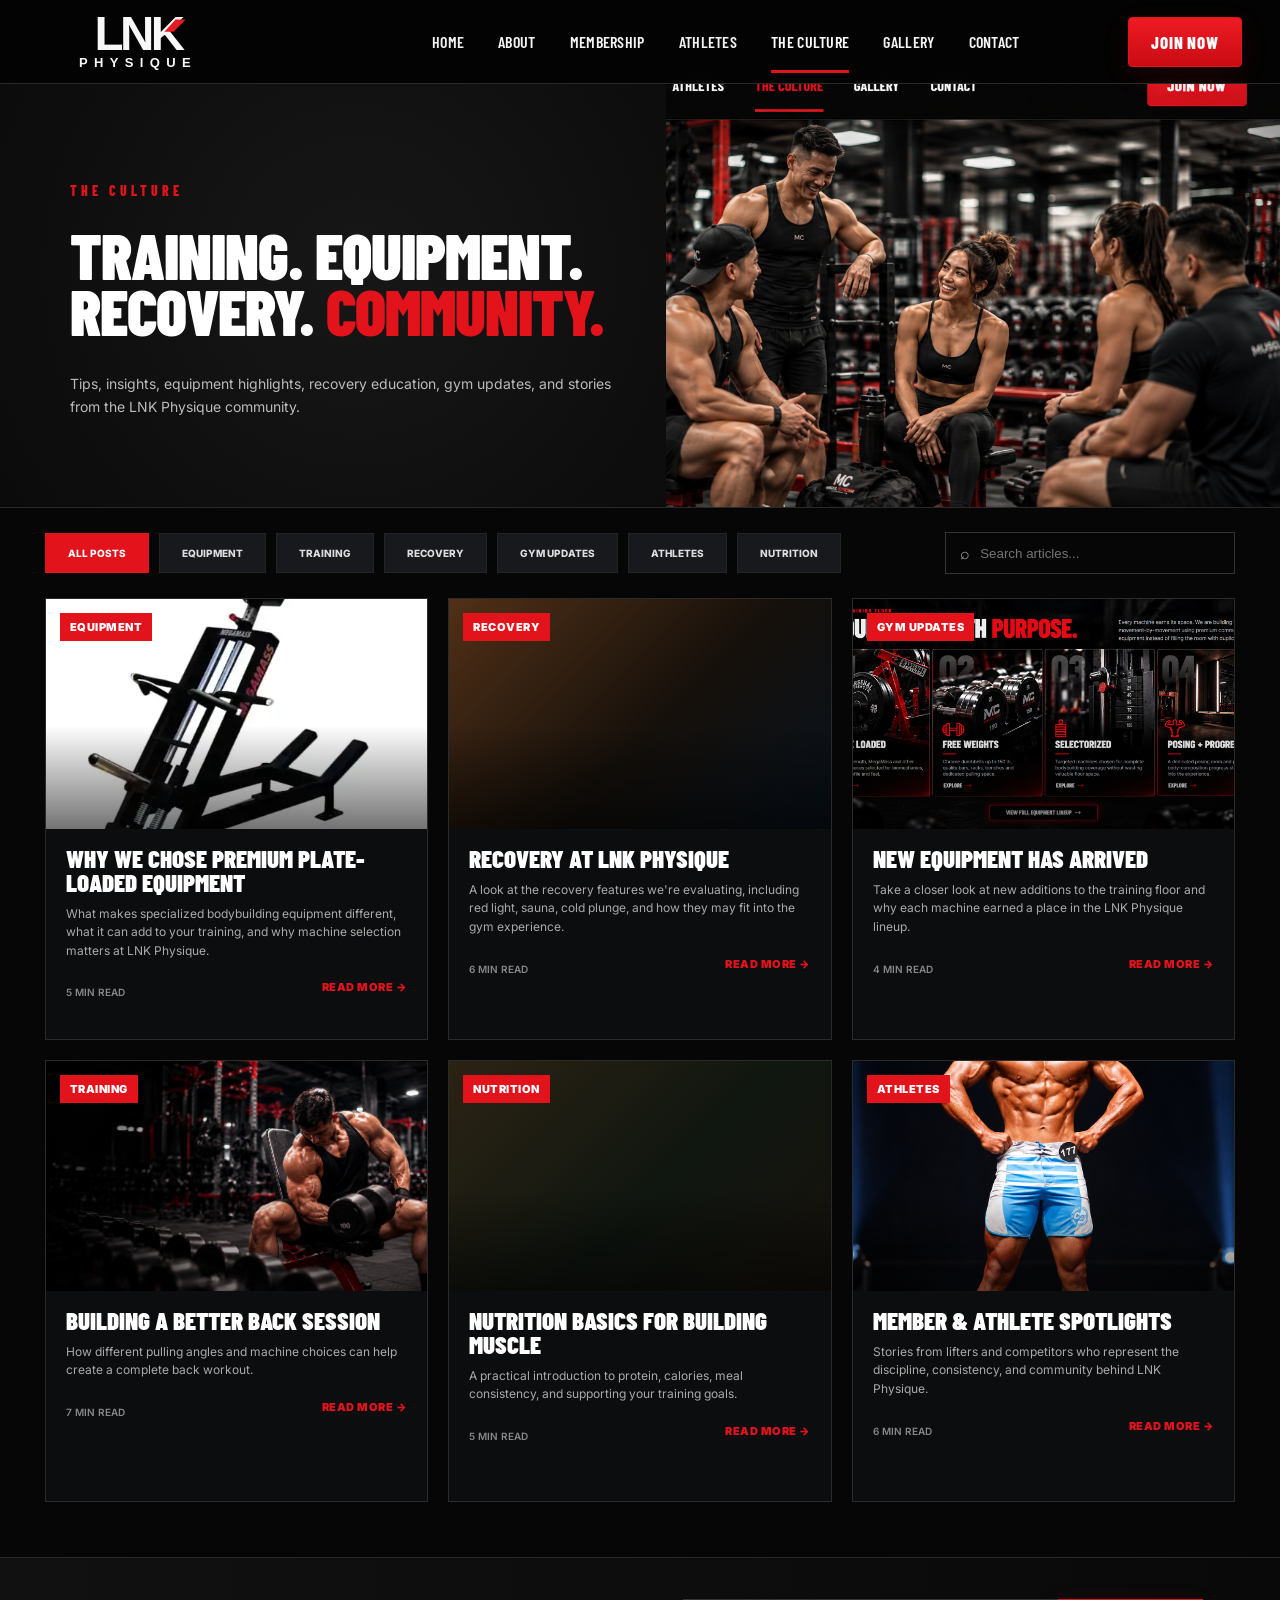
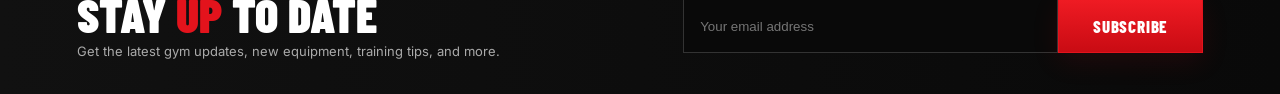
==== commit 69e728d7: "Rebrand culture.html to LNK Physique" ====
--- a/culture.html
+++ b/culture.html
@@ -2,31 +2,31 @@
 <html lang="en">
 <head>
 <meta charset="utf-8"><meta name="viewport" content="width=device-width,initial-scale=1">
-<title>The Culture | Muscle Culture</title>
+<title>The Culture | LNK Physique</title>
 <link rel="preconnect" href="https://fonts.googleapis.com"><link rel="preconnect" href="https://fonts.gstatic.com" crossorigin>
 <link href="https://fonts.googleapis.com/css2?family=Barlow+Condensed:wght@700;800;900&family=Inter:wght@400;600;700;800&display=swap" rel="stylesheet">
 <link rel="stylesheet" href="styles.css">
 </head>
 <body>
 <header class="nav">
-<a class="logo-lockup" href="index.html#top" aria-label="Muscle Culture home"><img class="brand-logo" src="assets/muscle-culture-logo.png" alt="Muscle Culture Bodybuilding Club"></a>
+<a class="logo-lockup" href="index.html#top" aria-label="LNK Physique home"><img class="brand-logo" src="assets/lnk-physique-logo.svg" alt="LNK Physique Bodybuilding Club"></a>
 <nav><a href="index.html#top">HOME</a><a href="index.html#about">ABOUT</a><a href="index.html#founders">MEMBERSHIP</a><a href="index.html#athletes">ATHLETES</a><a class="active" href="culture.html">THE CULTURE</a><a href="gallery.html">GALLERY</a><a href="index.html#contact">CONTACT</a></nav>
 <a class="btn btn-nav" href="index.html#founders">JOIN NOW</a>
 </header>
 <main class="culture-page">
 <section class="culture-hero">
- <div class="culture-hero-copy"><p class="eyebrow">THE CULTURE</p><h1>TRAINING. EQUIPMENT.<br>RECOVERY. <span>COMMUNITY.</span></h1><p>Tips, insights, equipment highlights, recovery education, gym updates, and stories from the Muscle Culture community.</p></div>
+ <div class="culture-hero-copy"><p class="eyebrow">THE CULTURE</p><h1>TRAINING. EQUIPMENT.<br>RECOVERY. <span>COMMUNITY.</span></h1><p>Tips, insights, equipment highlights, recovery education, gym updates, and stories from the LNK Physique community.</p></div>
  <div class="culture-hero-photo"></div>
 </section>
 <section class="culture-feed">
  <div class="culture-toolbar"><div class="culture-filters"><button class="active">ALL POSTS</button><button>EQUIPMENT</button><button>TRAINING</button><button>RECOVERY</button><button>GYM UPDATES</button><button>ATHLETES</button><button>NUTRITION</button></div><label class="culture-search">⌕ <input type="search" placeholder="Search articles..."></label></div>
  <div class="culture-grid">
-  <article class="culture-card"><div class="culture-card-image equipment-story"><span>EQUIPMENT</span></div><div class="culture-card-body"><h2>WHY WE CHOSE PREMIUM PLATE-LOADED EQUIPMENT</h2><p>What makes specialized bodybuilding equipment different, what it can add to your training, and why machine selection matters at Muscle Culture.</p><small>5 MIN READ</small><a href="#">READ MORE →</a></div></article>
-  <article class="culture-card"><div class="culture-card-image recovery-story"><span>RECOVERY</span></div><div class="culture-card-body"><h2>RECOVERY AT MUSCLE CULTURE</h2><p>A look at the recovery features we're evaluating, including red light, sauna, cold plunge, and how they may fit into the gym experience.</p><small>6 MIN READ</small><a href="#">READ MORE →</a></div></article>
-  <article class="culture-card"><div class="culture-card-image update-story"><span>GYM UPDATES</span></div><div class="culture-card-body"><h2>NEW EQUIPMENT HAS ARRIVED</h2><p>Take a closer look at new additions to the training floor and why each machine earned a place in the Muscle Culture lineup.</p><small>4 MIN READ</small><a href="#">READ MORE →</a></div></article>
+  <article class="culture-card"><div class="culture-card-image equipment-story"><span>EQUIPMENT</span></div><div class="culture-card-body"><h2>WHY WE CHOSE PREMIUM PLATE-LOADED EQUIPMENT</h2><p>What makes specialized bodybuilding equipment different, what it can add to your training, and why machine selection matters at LNK Physique.</p><small>5 MIN READ</small><a href="#">READ MORE →</a></div></article>
+  <article class="culture-card"><div class="culture-card-image recovery-story"><span>RECOVERY</span></div><div class="culture-card-body"><h2>RECOVERY AT LNK PHYSIQUE</h2><p>A look at the recovery features we're evaluating, including red light, sauna, cold plunge, and how they may fit into the gym experience.</p><small>6 MIN READ</small><a href="#">READ MORE →</a></div></article>
+  <article class="culture-card"><div class="culture-card-image update-story"><span>GYM UPDATES</span></div><div class="culture-card-body"><h2>NEW EQUIPMENT HAS ARRIVED</h2><p>Take a closer look at new additions to the training floor and why each machine earned a place in the LNK Physique lineup.</p><small>4 MIN READ</small><a href="#">READ MORE →</a></div></article>
   <article class="culture-card"><div class="culture-card-image training-story"><span>TRAINING</span></div><div class="culture-card-body"><h2>BUILDING A BETTER BACK SESSION</h2><p>How different pulling angles and machine choices can help create a complete back workout.</p><small>7 MIN READ</small><a href="#">READ MORE →</a></div></article>
   <article class="culture-card"><div class="culture-card-image nutrition-story"><span>NUTRITION</span></div><div class="culture-card-body"><h2>NUTRITION BASICS FOR BUILDING MUSCLE</h2><p>A practical introduction to protein, calories, meal consistency, and supporting your training goals.</p><small>5 MIN READ</small><a href="#">READ MORE →</a></div></article>
-  <article class="culture-card"><div class="culture-card-image athlete-story"><span>ATHLETES</span></div><div class="culture-card-body"><h2>MEMBER & ATHLETE SPOTLIGHTS</h2><p>Stories from lifters and competitors who represent the discipline, consistency, and community behind Muscle Culture.</p><small>6 MIN READ</small><a href="#">READ MORE →</a></div></article>
+  <article class="culture-card"><div class="culture-card-image athlete-story"><span>ATHLETES</span></div><div class="culture-card-body"><h2>MEMBER & ATHLETE SPOTLIGHTS</h2><p>Stories from lifters and competitors who represent the discipline, consistency, and community behind LNK Physique.</p><small>6 MIN READ</small><a href="#">READ MORE →</a></div></article>
  </div>
 </section>
 <section class="culture-subscribe"><div><h2>STAY <span>UP</span> TO DATE</h2><p>Get the latest gym updates, new equipment, training tips, and more.</p></div><form onsubmit="return false"><input type="email" placeholder="Your email address"><button class="btn">SUBSCRIBE</button></form></section>
--- a/styles.css
+++ b/styles.css
@@ -412,9 +412,72 @@
 
 
 /* THE CULTURE */
-.culture-page{padding-top:78px;background:#060606;color:#fff}.culture-hero{min-height:430px;display:grid;grid-template-columns:52% 48%;border-bottom:1px solid #292929;background:radial-gradient(circle at 28% 45%,#171717,#050505 65%);overflow:hidden}.culture-hero-copy{padding:70px 4vw 55px 5.5vw;display:flex;flex-direction:column;justify-content:center}.culture-hero-copy h1{margin:14px 0 18px;font:900 clamp(48px,5vw,76px)/.88 "Barlow Condensed";letter-spacing:-1px}.culture-hero-copy h1 span{color:var(--red)}.culture-hero-copy>p:last-child{max-width:600px;color:#bbb;font-size:14px;line-height:1.65}.culture-hero-photo{background:linear-gradient(90deg,#06060600 70%,#060606),url("assets/female-bodybuilder-about.png");background-size:205% auto;background-position:left center;background-repeat:no-repeat}
+.culture-page{padding-top:78px;background:#060606;color:#fff}.culture-hero{min-height:430px;display:grid;grid-template-columns:52% 48%;border-bottom:1px solid #292929;background:radial-gradient(circle at 28% 45%,#171717,#050505 65%);overflow:hidden}.culture-hero-copy{padding:70px 4vw 55px 5.5vw;display:flex;flex-direction:column;justify-content:center}.culture-hero-copy h1{margin:14px 0 18px;font:900 clamp(48px,5vw,76px)/.88 "Barlow Condensed";letter-spacing:-1px}.culture-hero-copy h1 span{color:var(--red)}.culture-hero-copy>p:last-child{max-width:600px;color:#bbb;font-size:14px;line-height:1.65}.culture-hero-photo{background-image:url("assets/culture-community-hero.png");background-size:205% auto;background-position:right center;background-repeat:no-repeat}
 .culture-feed{max-width:1500px;margin:auto;padding:24px 3.5vw 55px}.culture-toolbar{display:flex;justify-content:space-between;gap:24px;align-items:center;margin-bottom:24px}.culture-filters{display:flex;gap:10px;flex-wrap:wrap}.culture-filters button{border:1px solid #242424;background:#17191c;color:#ddd;padding:13px 22px;font:800 10px Inter;cursor:pointer}.culture-filters button.active{background:var(--red);border-color:var(--red);color:#fff}.culture-search{width:290px;border:1px solid #333;padding:10px 14px;color:#aaa;display:flex;gap:8px;align-items:center}.culture-search input{width:100%;border:0;outline:0;background:transparent;color:#fff}
 .culture-grid{display:grid;grid-template-columns:repeat(3,1fr);gap:20px}.culture-card{border:1px solid #2b2b2b;background:#0c0d0e;overflow:hidden}.culture-card-image{height:230px;position:relative;background-size:cover;background-position:center}.culture-card-image:after{content:"";position:absolute;inset:0;background:linear-gradient(transparent 55%,rgba(0,0,0,.55))}.culture-card-image span{position:absolute;z-index:2;top:14px;left:14px;background:var(--red);padding:7px 10px;font:900 11px Inter;letter-spacing:.5px}.equipment-story{background-image:url("assets/equipment/b19-tbar-linear-row.webp")}.recovery-story{background-image:linear-gradient(135deg,#513017,#15100b 55%,#08121d)}.update-story{background-image:url("assets/equipment-showcase-mockup.png")}.training-story{background-image:url("assets/muscle-culture-hero-bodybuilder.png")}.nutrition-story{background-image:linear-gradient(135deg,#2b2314,#101610 55%,#17120d)}.athlete-story{background-image:url("assets/a_high_resolution_professional_stage_competition.png")}
 .culture-card-body{padding:18px 20px 20px;position:relative;min-height:210px}.culture-card h2{margin:0 0 10px;font:900 25px/.95 "Barlow Condensed";color:#fff}.culture-card p{margin:0 0 20px;color:#aaa;font-size:12px;line-height:1.55}.culture-card small{color:#888;font:600 10px Inter}.culture-card a{float:right;color:var(--red);font:900 11px Inter;text-decoration:none;letter-spacing:.5px}.culture-subscribe{display:flex;justify-content:space-between;align-items:center;gap:40px;padding:35px 6vw;background:linear-gradient(90deg,#111,#090909);border-top:1px solid #292929}.culture-subscribe h2{margin:0;font:900 48px/.9 "Barlow Condensed"}.culture-subscribe h2 span{color:var(--red)}.culture-subscribe p{margin:7px 0 0;color:#aaa;font-size:13px}.culture-subscribe form{display:flex;width:min(520px,45vw)}.culture-subscribe input{flex:1;min-width:0;background:#090909;border:1px solid #333;color:#fff;padding:0 16px}.culture-subscribe .btn{border-radius:0;min-width:145px}
 @media(max-width:900px){.culture-hero{grid-template-columns:1fr}.culture-hero-photo{min-height:360px}.culture-grid{grid-template-columns:1fr 1fr}.culture-toolbar{align-items:stretch;flex-direction:column}.culture-search{width:auto}.culture-subscribe{align-items:flex-start;flex-direction:column}.culture-subscribe form{width:100%}}
 @media(max-width:600px){.culture-page{padding-top:68px}.culture-hero-copy{padding:55px 6vw 35px}.culture-grid{grid-template-columns:1fr}.culture-card-image{height:220px}.culture-filters{overflow-x:auto;flex-wrap:nowrap;padding-bottom:4px}.culture-filters button{white-space:nowrap}.culture-subscribe form{flex-direction:column;gap:8px}.culture-subscribe input{min-height:48px}}
+
+
+/* Enrollment fee pricing */
+.enrollment-fee{margin:2px 0 18px;color:#aaa;font:800 11px/1.35 Inter,sans-serif;letter-spacing:.55px}
+.enrollment-fee.founder-waiver{color:var(--red)}
+.enrollment-fee.founder-waiver span{display:inline-block;margin-left:7px;padding:4px 7px;border:1px solid #5c181b;color:#ddd;font-size:8px;letter-spacing:.8px}
+
+
+/* Keep all membership cards neutral until selected */
+.membership-card.vip-tier{border-color:#2b2b2b!important;box-shadow:none!important}
+.membership-card.vip-tier.selected{border-color:var(--red)!important;box-shadow:0 0 0 1px rgba(227,19,28,.28),0 0 26px rgba(227,19,28,.12)!important}
+
+/* Progress Station visual */
+.progress-visual{border:1px solid #333;background:#050505;overflow:hidden;box-shadow:0 18px 50px #0008}
+.progress-visual img{display:block;width:100%;height:auto;object-fit:cover}
+@media(max-width:800px){.progress-visual{margin-top:36px}}
+
+/* Full-width Progress Station showcase */
+.progress-showcase{background:#050505;padding:70px 4vw;border-top:1px solid #1d1d1d;border-bottom:1px solid #1d1d1d;display:flex;justify-content:center}
+.progress-showcase img{display:block;width:min(100%,1700px);height:auto;border:1px solid #252525;box-shadow:0 22px 60px #000a}
+@media(max-width:800px){.progress-showcase{padding:42px 0}.progress-showcase img{width:100%;border-left:0;border-right:0}}
+
+/* Mobile navigation */
+.mobile-menu-toggle,.mobile-nav{display:none}
+@media(max-width:800px){
+.nav{padding:0 18px}.brand-logo{width:min(235px,64vw)!important;height:auto}
+.mobile-menu-toggle{display:flex;width:48px;height:48px;padding:11px;border:0;background:transparent;flex-direction:column;justify-content:center;gap:6px;cursor:pointer;z-index:72}
+.mobile-menu-toggle span{display:block;width:26px;height:2px;background:#fff;transition:transform .25s,opacity .2s}
+.mobile-menu-toggle.open span:nth-child(1){transform:translateY(8px) rotate(45deg)}.mobile-menu-toggle.open span:nth-child(2){opacity:0}.mobile-menu-toggle.open span:nth-child(3){transform:translateY(-8px) rotate(-45deg)}
+.mobile-nav{display:flex;position:fixed;z-index:60;top:74px;left:0;right:0;max-height:0;overflow:hidden;opacity:0;pointer-events:none;background:rgba(5,5,5,.985);border-bottom:1px solid #292929;flex-direction:column;transition:max-height .32s ease,opacity .22s ease;box-shadow:0 18px 40px rgba(0,0,0,.55)}
+.mobile-nav.open{max-height:calc(100vh - 74px);opacity:1;pointer-events:auto;overflow-y:auto}
+.mobile-nav>a{display:flex;align-items:center;min-height:54px;padding:0 24px;border-bottom:1px solid #1c1c1c;font:800 18px "Barlow Condensed",sans-serif;letter-spacing:1px;color:#eee}
+.mobile-nav .mobile-nav-cta{justify-content:center;margin:18px 20px 22px;min-height:54px;padding:14px 18px;background:linear-gradient(#ef1b23,#c90b13);border:1px solid var(--red);color:#fff}
+body.mobile-menu-open{overflow:hidden}
+}
+
+/* Mobile header: menu on left, larger tap target */
+@media(max-width:800px){
+ .nav{justify-content:flex-start;gap:8px}
+ .nav .logo-lockup{order:2}
+ .mobile-menu-toggle{order:1;width:52px;height:52px;padding:10px 12px;margin-left:-8px;gap:7px;flex:0 0 52px}
+ .mobile-menu-toggle span{width:30px;height:3px;border-radius:2px}
+ .mobile-menu-toggle.open span:nth-child(1){transform:translateY(10px) rotate(45deg)}
+ .mobile-menu-toggle.open span:nth-child(3){transform:translateY(-10px) rotate(-45deg)}
+}
+
+/* Brand statement in the Why Muscle Culture intro only */
+.why-editorial-intro.why-brand-statement{max-width:520px;color:#ccc;font-size:18px;line-height:1.6}
+.why-brand-statement h3{margin:0 0 18px;font:800 clamp(28px,2.5vw,36px)/1.05 "Barlow Condensed",sans-serif;letter-spacing:.4px;color:#fff}
+.why-brand-statement h3 span{color:var(--red)}
+.why-brand-statement p{margin:0 0 12px}
+.why-brand-statement .why-brand-values{margin-bottom:0;color:#f4f4f4;font-weight:600}
+@media(max-width:560px){.why-editorial-intro.why-brand-statement{font-size:17px}}
+
+/* Compact VIP future-phase teaser, outside the active membership grid */
+.membership-cards{grid-template-columns:repeat(2,minmax(0,1fr));max-width:1120px;margin-inline:auto}
+.vip-future-strip{max-width:1120px;margin:20px auto 0;padding:23px 28px;display:flex;align-items:center;justify-content:space-between;gap:20px;background:linear-gradient(100deg,#161616,#0b0b0b);border-left:3px solid #e31b23;border-top:1px solid #292929;border-right:1px solid #292929;border-bottom:1px solid #292929}
+.vip-future-label{font:700 11px/1.3 "Barlow Condensed",sans-serif;letter-spacing:3px;color:#e31b23}
+.vip-future-copy h3{margin:7px 0 0;font:900 clamp(22px,3vw,31px)/1.15 "Barlow Condensed",sans-serif;color:#fff}
+.vip-future-copy h3 span{font-weight:600;color:#999;margin-left:10px;font-size:.68em;letter-spacing:1px}
+.vip-future-status{flex-shrink:0;border:1px solid #555;color:#bbb;padding:9px 13px;font:800 11px/1 "Barlow Condensed",sans-serif;letter-spacing:1.6px}
+@media(max-width:900px){.membership-cards{grid-template-columns:1fr}.vip-future-strip{padding:20px;align-items:flex-start}.vip-future-copy h3 span{display:block;margin:5px 0 0}}
+@media(max-width:480px){.vip-future-status{display:none}}
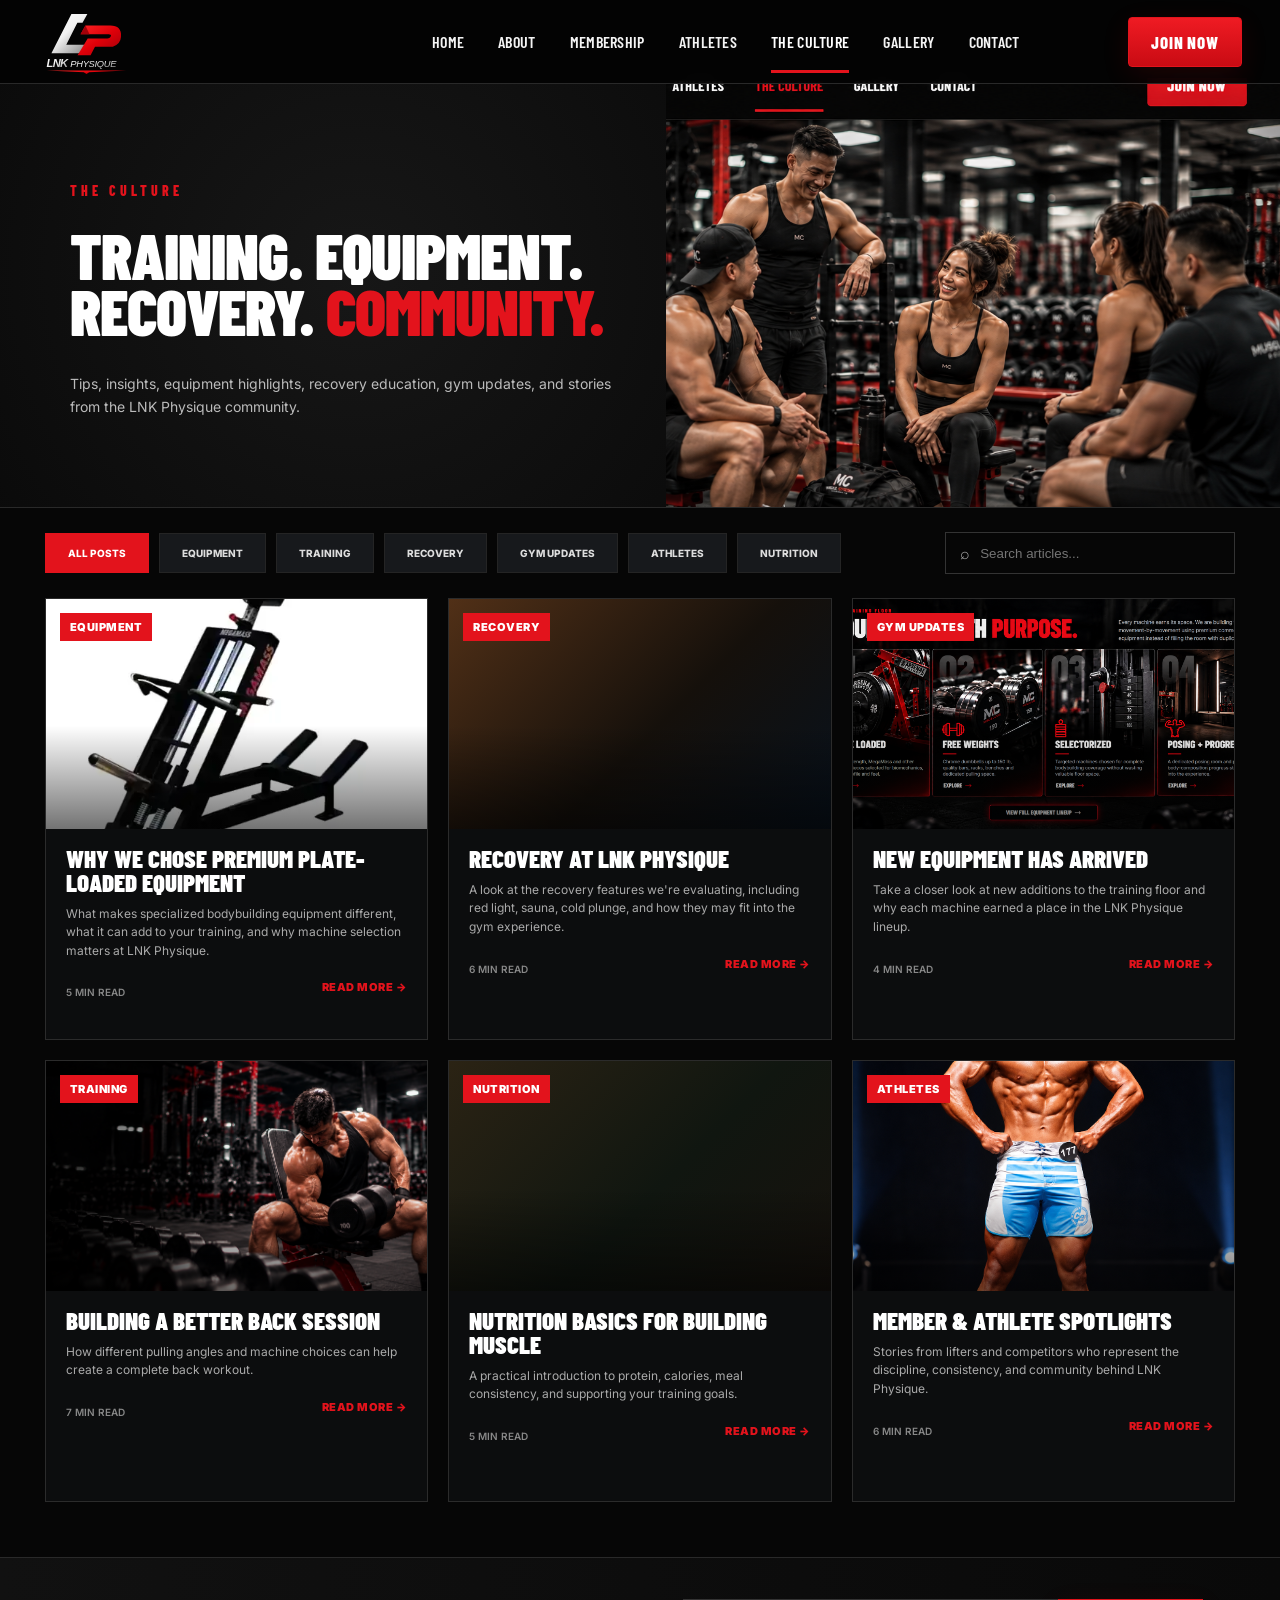
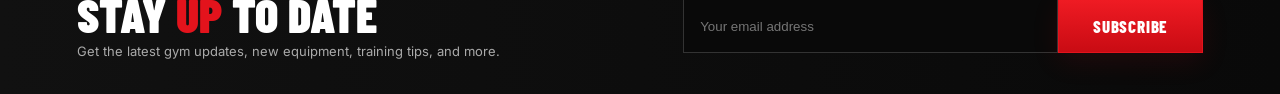
==== commit 28ce9215: "Use LP monogram logo across website" ====
--- a/culture.html
+++ b/culture.html
@@ -9,7 +9,7 @@
 </head>
 <body>
 <header class="nav">
-<a class="logo-lockup" href="index.html#top" aria-label="LNK Physique home"><img class="brand-logo" src="assets/lnk-physique-logo.svg" alt="LNK Physique Bodybuilding Club"></a>
+<a class="logo-lockup" href="index.html#top" aria-label="LNK Physique home"><img class="brand-logo" src="assets/lnk-physique-lp-logo.svg" alt="LNK Physique Bodybuilding Club"></a>
 <nav><a href="index.html#top">HOME</a><a href="index.html#about">ABOUT</a><a href="index.html#founders">MEMBERSHIP</a><a href="index.html#athletes">ATHLETES</a><a class="active" href="culture.html">THE CULTURE</a><a href="gallery.html">GALLERY</a><a href="index.html#contact">CONTACT</a></nav>
 <a class="btn btn-nav" href="index.html#founders">JOIN NOW</a>
 </header>
--- a/styles.css
+++ b/styles.css
@@ -1,5 +1,5 @@
 :root{--red:#e3131c;--red2:#a40008;--black:#050505;--panel:#0c0c0c;--white:#f4f4f4;--muted:#a7a7a7}*{box-sizing:border-box}html{scroll-behavior:smooth}body{margin:0;background:var(--black);color:var(--white);font-family:Inter,Arial,sans-serif}a{color:inherit;text-decoration:none}.nav{height:84px;padding:0 3vw;display:flex;align-items:center;justify-content:space-between;position:fixed;top:0;width:100%;z-index:50;background:rgba(4,4,4,.94);backdrop-filter:blur(12px);border-bottom:1px solid #292929}.logo-lockup{display:flex;align-items:center;gap:9px}.logo-mark{width:82px;height:48px}.logo-type b{display:block;font:800 19px "Barlow Condensed";letter-spacing:.7px}.logo-type em{font-style:normal;color:var(--red)}.logo-type small{display:block;font:700 8px Inter;letter-spacing:3px;color:#ddd;text-align:center}.nav nav{display:flex;align-items:center;height:100%;gap:34px;font:600 16px "Barlow Condensed";letter-spacing:.3px}.nav nav a{height:100%;display:flex;align-items:center;position:relative}.nav nav a:hover,.nav nav a.active{color:#fff}.nav nav a.active:after,.nav nav a:hover:after{content:"";position:absolute;height:3px;background:var(--red);bottom:10px;left:0;right:0}.btn{display:inline-flex;align-items:center;justify-content:center;gap:15px;border:1px solid var(--red);background:linear-gradient(#ef1b23,#c90b13);color:#fff;padding:16px 25px;font:800 17px "Barlow Condensed";letter-spacing:.8px;border-radius:4px;cursor:pointer;box-shadow:0 8px 28px #e3131c1c}.btn:hover{filter:brightness(1.12)}.btn-nav{padding:14px 22px}.btn-ghost{background:#090909c7;border-color:#eee;margin-left:14px}.hero{min-height:705px;padding:140px 6vw 80px;position:relative;display:flex;align-items:center;background-image:linear-gradient(90deg,rgba(0,0,0,.97) 0%,rgba(0,0,0,.9) 31%,rgba(0,0,0,.43) 62%,rgba(0,0,0,.18) 100%),url("https://images.unsplash.com/photo-1534438327276-14e5300c3a48?auto=format&fit=crop&w=1800&q=88");background-size:cover;background-position:center}.hero:after{content:"DISCIPLINE\A BUILDS\A FREEDOM";white-space:pre;position:absolute;right:5vw;top:170px;padding:26px 30px;border-left:5px solid var(--red);background:#05050580;color:#d5d5d5;font:900 48px/.9 "Barlow Condensed";letter-spacing:1px;transform:rotate(-1deg);text-shadow:0 3px 0 #111}.hero-content{position:relative;z-index:2;max-width:760px}.hero-brand{display:flex;align-items:center;margin-bottom:25px}.hero-logo{width:210px;height:100px}.hero-brand>div{margin-left:-7px}.hero-brand strong{display:block;font:900 45px/.85 "Barlow Condensed";letter-spacing:1px}.hero-brand strong span{color:var(--red)}.hero-brand small{display:block;font:700 12px Inter;letter-spacing:6px;text-align:center;margin-top:9px}.hero h1,.section h2,.about h2{font:900 clamp(58px,6vw,94px)/.88 "Barlow Condensed";letter-spacing:-1.5px;margin:18px 0;text-transform:uppercase;text-shadow:0 3px 1px #000}.hero h1 span,.section h2 span,.about h2 span{color:var(--red)}.hero-sub{font:700 21px/1.3 "Barlow Condensed";letter-spacing:1.2px}.actions{margin-top:28px}.feature-strip{min-height:105px;background:#050505;border-top:1px solid #2b2b2b;border-bottom:1px solid #2b2b2b;display:grid;grid-template-columns:repeat(6,1fr);padding:0 3vw}.feature-strip>div{display:flex;align-items:center;justify-content:center;gap:18px;border-right:1px solid #2b2b2b}.feature-strip>div:last-child{border-right:none}.ico{font-size:31px;color:var(--red);filter:grayscale(1) sepia(1) saturate(8) hue-rotate(325deg)}.feature-strip p{font:600 16px/1.25 "Barlow Condensed";letter-spacing:.8px}.about{display:grid;grid-template-columns:45% 55%;min-height:560px;background:#090909}.about-image{background-image:linear-gradient(90deg,transparent 70%,#090909 100%),url("https://images.unsplash.com/photo-1581009146145-b5ef050c2e1e?auto=format&fit=crop&w=1000&q=85");background-size:cover;background-position:center 32%;min-height:560px}.about-copy{padding:85px 7vw 70px 4vw;display:flex;flex-direction:column;justify-content:center;background-image:radial-gradient(circle at 50% 45%,#181818 0,#090909 65%)}.about h2{font-size:72px;margin:10px 0 22px}.about-copy>p:last-child{font-size:16px;line-height:1.8;color:#d0d0d0;max-width:760px}.eyebrow{color:var(--red);font:800 14px "Barlow Condensed";letter-spacing:4px;text-transform:uppercase}.section{padding:100px 7vw}.equipment{background:#080808}.section-head{display:flex;justify-content:space-between;align-items:end;gap:60px}.section-head h2{font-size:72px;margin:10px 0}.section-head>p{max-width:450px;color:#aaa;line-height:1.7}.cards{display:grid;grid-template-columns:repeat(4,1fr);gap:1px;background:#2b2b2b;margin-top:52px;border:1px solid #2b2b2b}.cards article{background:linear-gradient(145deg,#141414,#0a0a0a);padding:36px 28px;min-height:275px;position:relative}.cards article:before{content:"";position:absolute;top:0;left:0;width:0;height:3px;background:var(--red);transition:.25s}.cards article:hover:before{width:100%}.cards article>span{color:var(--red);font:800 13px Inter}.cards h3{font:800 30px "Barlow Condensed";margin-top:55px}.cards p{color:#8f8f8f;line-height:1.65;font-size:14px}.founders{display:grid;grid-template-columns:.75fr 1fr 1fr;gap:55px;align-items:center;background:radial-gradient(circle at 15% 50%,#251014 0,#090909 42%,#050505 100%);border-top:1px solid #242424;border-bottom:1px solid #242424}.founder-badge{text-align:center;border:1px solid #3a181a;padding:30px;background:#090909}.founder-badge span,.founder-badge small{display:block;font:800 13px "Barlow Condensed";letter-spacing:4px;color:#aaa}.founder-badge strong{display:block;font:900 120px/.9 "Barlow Condensed";color:var(--red)}.founder-copy h2{font-size:75px}.founder-copy>p{color:#aaa;line-height:1.7}.price{display:flex;align-items:center;gap:15px;margin:22px 0}.price strong{font:900 66px "Barlow Condensed";color:var(--red)}.price span{font:700 12px/1.6 Inter;color:#aaa;letter-spacing:1px}.fine{font-size:11px!important;color:#777!important}.benefits{border-left:1px solid #333;padding-left:45px}.benefits h3{font:800 26px "Barlow Condensed";letter-spacing:1px}.benefits p{border-bottom:1px solid #252525;padding:12px 0;color:#bbb;font-size:14px}.progress{display:grid;grid-template-columns:1fr 1fr;gap:90px;align-items:center;background:#090909}.progress h2{font-size:75px}.progress>div>p:last-child{color:#999;line-height:1.8}.progress-box{border:1px solid #333;padding:55px;background:linear-gradient(145deg,#161616,#090909);box-shadow:inset 5px 0 0 var(--red)}.progress-box span,.progress-box small{display:block;color:#777;letter-spacing:2px;font-size:11px}.progress-box strong{display:block;font:900 68px/.85 "Barlow Condensed";margin:30px 0;color:#eee}.athletes{background:#060606}.athletes h2{font-size:76px}.athlete-intro{max-width:700px;color:#999;line-height:1.7}.athlete-grid{display:grid;grid-template-columns:repeat(3,1fr);gap:16px;margin-top:45px}.athlete-grid div{height:410px;background:linear-gradient(150deg,#202020,#090909);display:flex;flex-direction:column;align-items:center;justify-content:center;border:1px solid #282828;position:relative;overflow:hidden}.athlete-grid div:after{content:"MC";font:900 190px "Barlow Condensed";position:absolute;color:#ffffff05}.athlete-grid span{font:900 30px "Barlow Condensed";color:#555;z-index:1}.athlete-grid small{font:700 11px Inter;color:var(--red);letter-spacing:2px;margin-top:20px;z-index:1}.cta{text-align:center;background:radial-gradient(circle,#2b1013,#070707 60%);border-top:1px solid #281a1a}.cta h2{font-size:82px}.cta>p{color:#aaa}.cta form{max-width:820px;margin:40px auto 0;display:grid;grid-template-columns:1fr 1fr auto;gap:8px}.cta input{background:#101010;border:1px solid #373737;color:white;padding:16px;font:600 12px Inter;letter-spacing:1px}footer{padding:42px 7vw;display:flex;align-items:center;justify-content:space-between;border-top:1px solid #222;color:#666;font-size:11px;background:#030303}footer .logo-type b{font-size:20px}footer .logo-type em{color:var(--red)}@media(max-width:1100px){.nav nav{gap:18px}.hero:after{display:none}.feature-strip{grid-template-columns:repeat(3,1fr)}.feature-strip>div{min-height:88px;border-bottom:1px solid #222}.about{grid-template-columns:40% 60%}.cards{grid-template-columns:1fr 1fr}.founders{grid-template-columns:1fr 1.2fr}.benefits{grid-column:1/-1;border-left:0;padding-left:0}}@media(max-width:800px){.nav nav,.btn-nav{display:none}.nav{height:74px}.logo-mark{width:67px}.hero{min-height:650px;padding:115px 6vw 60px;background-position:62% center}.hero-brand{display:none}.hero h1{font-size:56px}.hero-sub{font-size:18px}.feature-strip{grid-template-columns:1fr 1fr}.about{display:block}.about-image{min-height:380px;background-position:center}.about-copy{padding:60px 6vw}.section{padding:75px 6vw}.section-head,.progress{display:block}.founders{display:block}.founder-badge{margin-bottom:40px}.benefits{margin-top:40px}.athlete-grid{grid-template-columns:1fr}.cta form{grid-template-columns:1fr}footer{display:block}footer>*{margin-bottom:18px}}@media(max-width:520px){.logo-type b{font-size:16px}.logo-type small{font-size:7px;letter-spacing:2px}.hero{padding-top:105px}.hero h1{font-size:46px}.hero-sub{font-size:16px}.actions .btn{display:flex;width:100%;margin:8px 0}.feature-strip{grid-template-columns:1fr 1fr}.feature-strip>div{justify-content:flex-start;padding-left:15px}.feature-strip p{font-size:14px}.about h2,.section h2,.founder-copy h2,.progress h2,.athletes h2,.cta h2{font-size:48px}.cards{grid-template-columns:1fr}.founder-badge strong{font-size:90px}.progress-box strong{font-size:50px}}
-/* Final Muscle Culture logo asset */
+/* Final LNK Physique logo asset */
 .brand-logo{display:block;width:285px;max-height:70px;object-fit:contain;object-position:left center}
 .hero-brand-logo{display:block;width:min(620px,78vw);height:auto;object-fit:contain;object-position:left center}
 .hero-brand{margin-bottom:24px}
@@ -220,7 +220,7 @@
 /* Tax labels */
 .pass-price small{align-self:flex-end;margin:0 0 5px 8px;font:800 10px/1 Inter,sans-serif;letter-spacing:.08em;color:#888}
 
-/* Muscle Culture custom bodybuilder hero */
+/* LNK Physique custom bodybuilder hero */
 .hero{
   background-image:
     linear-gradient(90deg,rgba(0,0,0,.98) 0%,rgba(0,0,0,.90) 30%,rgba(0,0,0,.42) 53%,rgba(0,0,0,.08) 100%),
@@ -239,7 +239,7 @@
 }
 
 
-/* Credo-inspired benefit strip — Muscle Culture identity */
+/* Credo-inspired benefit strip — LNK Physique identity */
 .why-strip{min-height:190px;padding:0 2vw;align-items:stretch}
 .why-strip>div{padding:26px 18px;gap:14px;align-items:flex-start;justify-content:center;text-align:center;flex-direction:column}
 .why-strip .ico{width:100%;font-size:32px;line-height:1;color:var(--red)}
@@ -310,7 +310,7 @@
 }
 
 
-/* Approved Why Muscle Culture visual showcase */
+/* Approved Why LNK Physique visual showcase */
 .why-showcase-section{width:100%;background:#030303;overflow:hidden;border-top:1px solid #151515;border-bottom:1px solid #151515;line-height:0}
 .why-showcase-section img{display:block;width:100%;height:auto;max-width:none}
 @media(max-width:700px){
@@ -328,7 +328,7 @@
 .selectable-option.selected:before{content:"";position:absolute;top:22px;right:22px;width:7px;height:7px;border-radius:50%;background:#fff;z-index:9}
 
 
-/* Editorial Why Muscle Culture section — intentionally distinct from equipment cards */
+/* Editorial Why LNK Physique section — intentionally distinct from equipment cards */
 .why-editorial{background:linear-gradient(135deg,#050505 0%,#0b0b0b 55%,#070707 100%);border-top:1px solid #1d1d1d;border-bottom:1px solid #1d1d1d}
 .why-editorial-head{display:grid;grid-template-columns:1.25fr .75fr;gap:70px;align-items:end;margin-bottom:54px}
 .why-editorial-head h2{margin:6px 0 0;font:900 clamp(44px,5.3vw,82px)/.88 "Barlow Condensed",sans-serif;letter-spacing:-1.5px;color:#fff}
@@ -464,7 +464,7 @@
  .mobile-menu-toggle.open span:nth-child(3){transform:translateY(-10px) rotate(-45deg)}
 }
 
-/* Brand statement in the Why Muscle Culture intro only */
+/* Brand statement in the Why LNK Physique intro only */
 .why-editorial-intro.why-brand-statement{max-width:520px;color:#ccc;font-size:18px;line-height:1.6}
 .why-brand-statement h3{margin:0 0 18px;font:800 clamp(28px,2.5vw,36px)/1.05 "Barlow Condensed",sans-serif;letter-spacing:.4px;color:#fff}
 .why-brand-statement h3 span{color:var(--red)}
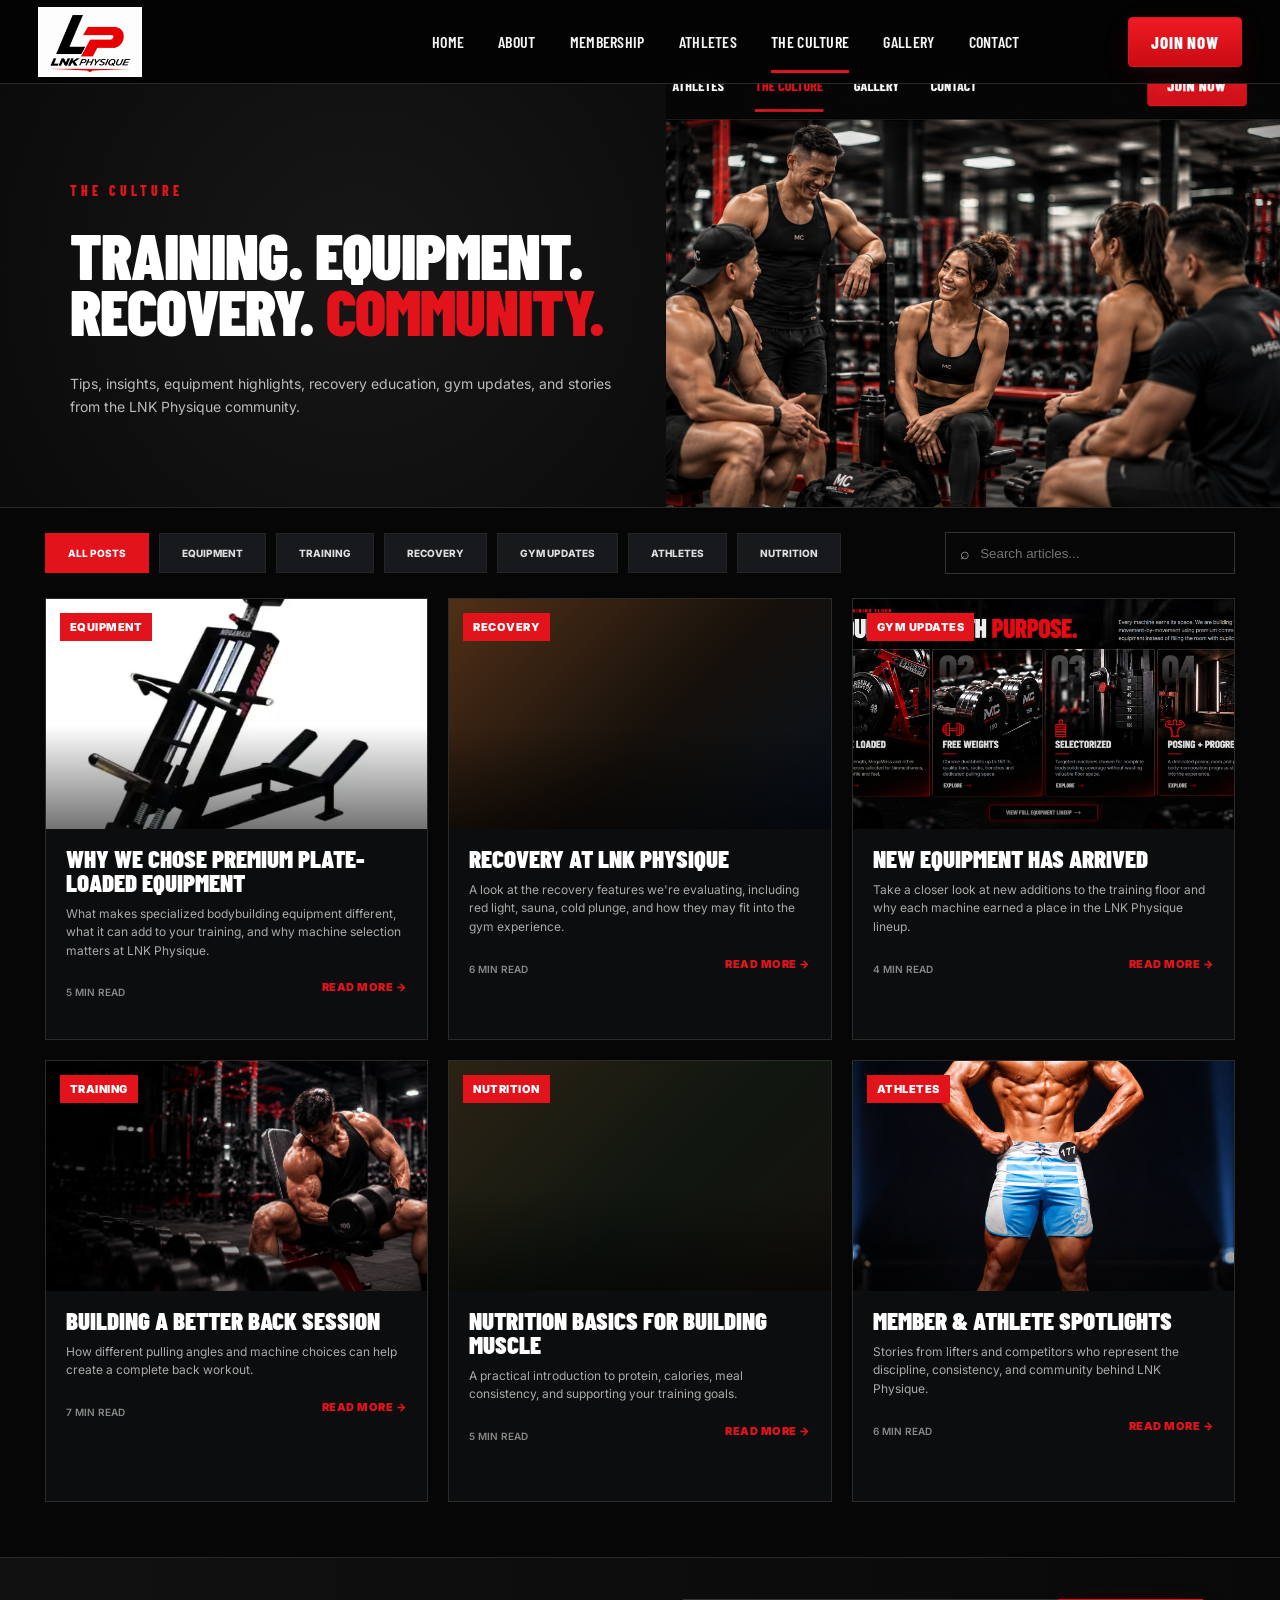
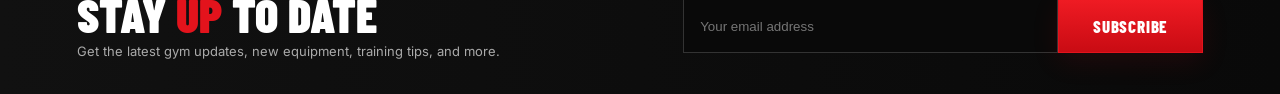
==== commit 13f1051a: "Use official uploaded LNK Physique logo across website" ====
--- a/culture.html
+++ b/culture.html
@@ -9,7 +9,7 @@
 </head>
 <body>
 <header class="nav">
-<a class="logo-lockup" href="index.html#top" aria-label="LNK Physique home"><img class="brand-logo" src="assets/lnk-physique-lp-logo.svg" alt="LNK Physique Bodybuilding Club"></a>
+<a class="logo-lockup" href="index.html#top" aria-label="LNK Physique home"><img class="brand-logo" src="assets/LNK%20Physique%20Sport%20Emblem.png" alt="LNK Physique Bodybuilding Club"></a>
 <nav><a href="index.html#top">HOME</a><a href="index.html#about">ABOUT</a><a href="index.html#founders">MEMBERSHIP</a><a href="index.html#athletes">ATHLETES</a><a class="active" href="culture.html">THE CULTURE</a><a href="gallery.html">GALLERY</a><a href="index.html#contact">CONTACT</a></nav>
 <a class="btn btn-nav" href="index.html#founders">JOIN NOW</a>
 </header>
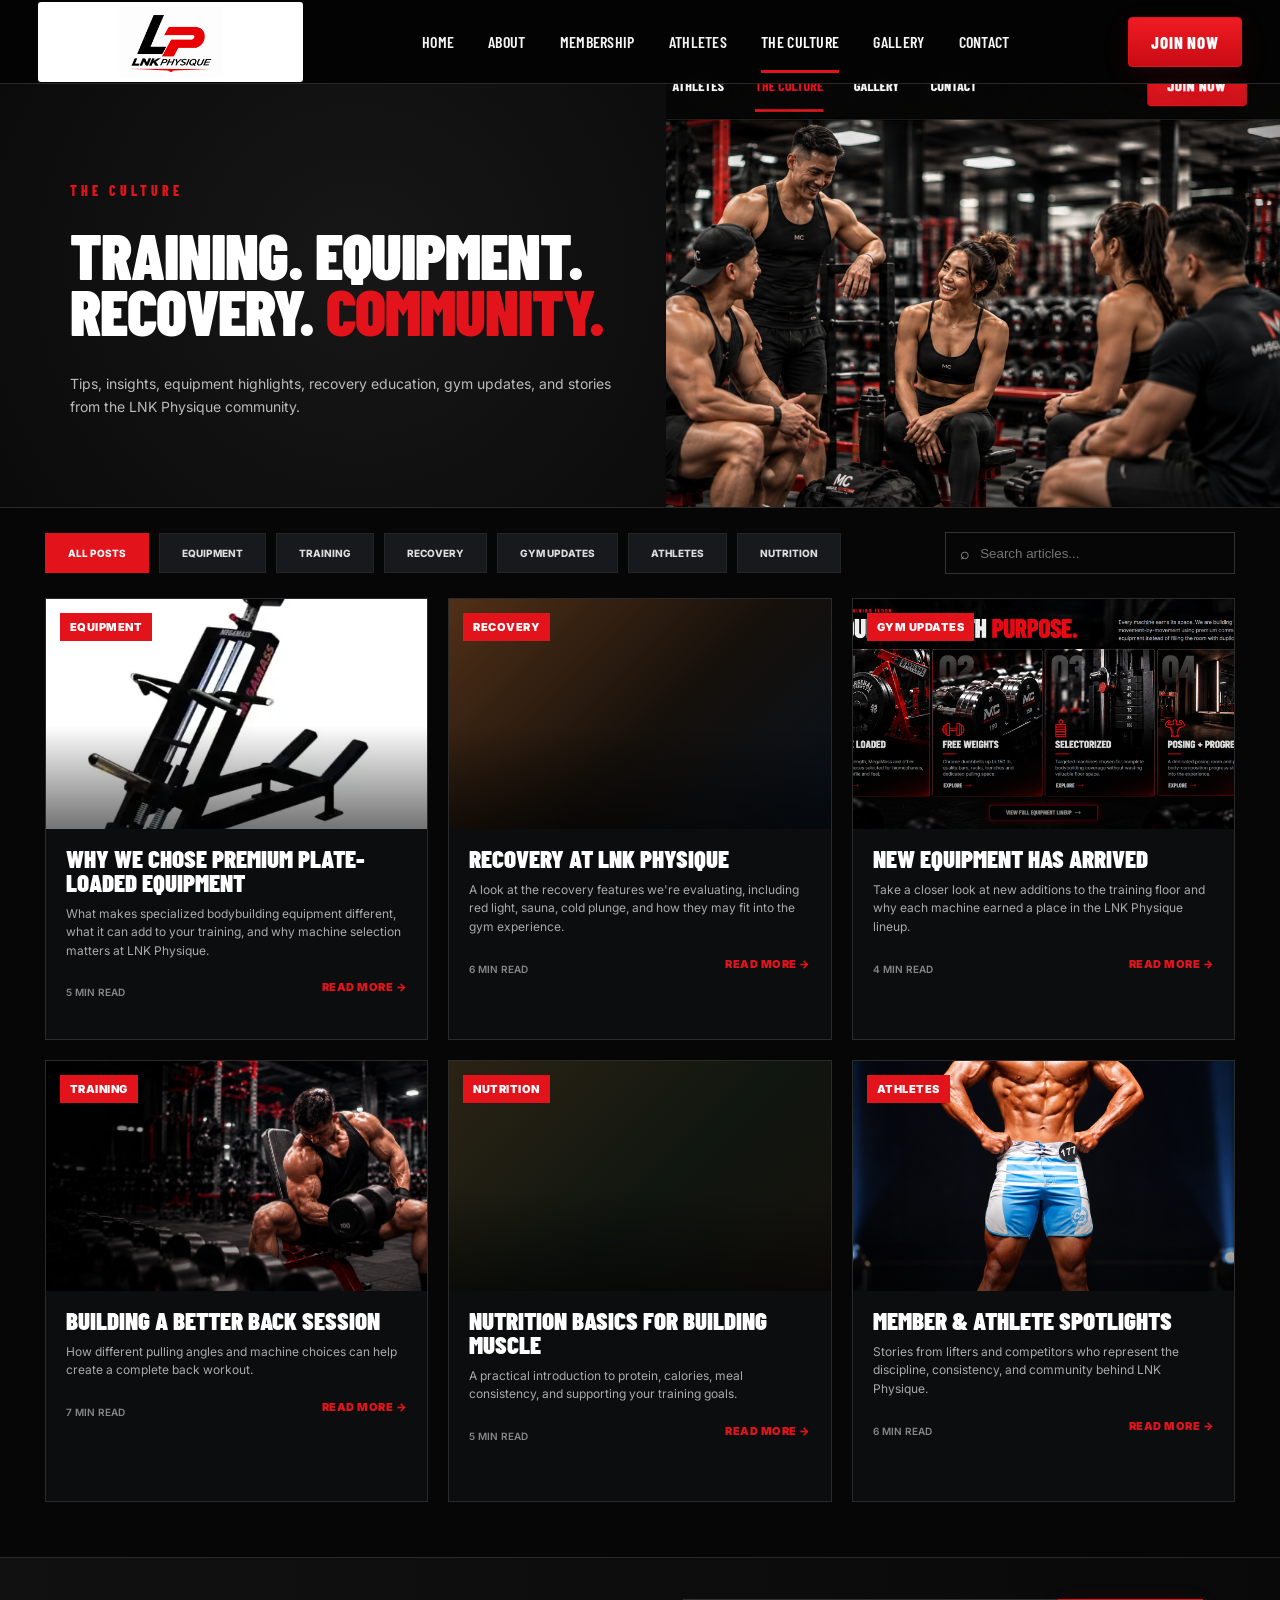
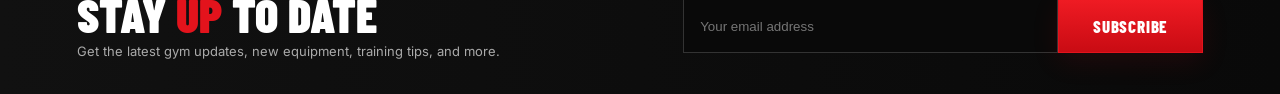
==== commit 1f312b85: "Add transparent knockout filter for official LNK logo" ====
--- a/culture.html
+++ b/culture.html
@@ -8,6 +8,7 @@
 <link rel="stylesheet" href="styles.css">
 </head>
 <body>
+<svg xmlns="http://www.w3.org/2000/svg" width="0" height="0" aria-hidden="true" focusable="false" style="position:absolute;overflow:hidden"><defs><filter id="lnk-logo-knockout" color-interpolation-filters="sRGB"><feColorMatrix type="matrix" values="0 -1 0 0 1  -1 0 0 0 1  -1 0 0 0 1  0 -1 0 0 1"/></filter></defs></svg>
 <header class="nav">
 <a class="logo-lockup" href="index.html#top" aria-label="LNK Physique home"><img class="brand-logo" src="assets/LNK%20Physique%20Sport%20Emblem.png" alt="LNK Physique Bodybuilding Club"></a>
 <nav><a href="index.html#top">HOME</a><a href="index.html#about">ABOUT</a><a href="index.html#founders">MEMBERSHIP</a><a href="index.html#athletes">ATHLETES</a><a class="active" href="culture.html">THE CULTURE</a><a href="gallery.html">GALLERY</a><a href="index.html#contact">CONTACT</a></nav>
--- a/styles.css
+++ b/styles.css
@@ -481,3 +481,19 @@
 .vip-future-status{flex-shrink:0;border:1px solid #555;color:#bbb;padding:9px 13px;font:800 11px/1 "Barlow Condensed",sans-serif;letter-spacing:1.6px}
 @media(max-width:900px){.membership-cards{grid-template-columns:1fr}.vip-future-strip{padding:20px;align-items:flex-start}.vip-future-copy h3 span{display:block;margin:5px 0 0}}
 @media(max-width:480px){.vip-future-status{display:none}}
+
+/* Official uploaded LNK Physique emblem has a white background: frame it cleanly on the dark site. */
+.logo-lockup:has(.brand-logo),footer a:has(.footer-logo),.hero-brand:has(.hero-brand-logo){background:#fff;border-radius:3px;padding:5px 10px;overflow:hidden}
+.brand-logo{width:245px;max-height:70px;object-fit:contain;object-position:center}
+.hero-brand-logo{width:min(560px,78vw);max-height:300px;object-fit:contain}
+.footer-logo{width:210px;max-height:85px;object-fit:contain}
+.mc-brand-watermark{opacity:.12;mix-blend-mode:screen}
+@media(max-width:800px){.brand-logo{width:205px}.hero-brand-logo{width:min(460px,88vw)}}
+@media(max-width:520px){.brand-logo{width:180px}.logo-lockup:has(.brand-logo){padding:4px 6px}}
+
+/* Mobile header logo: prevent oversized white banner in Instagram's in-app browser. */
+@media(max-width:800px){
+ .nav .logo-lockup:has(.brand-logo){flex:0 0 auto!important;width:174px!important;max-width:calc(100vw - 105px)!important;height:58px!important;min-width:0!important;padding:3px 6px!important;margin:0!important;align-self:center!important;justify-content:center!important;border-radius:2px!important}
+ .nav .logo-lockup .brand-logo{display:block!important;width:100%!important;max-width:100%!important;height:100%!important;max-height:52px!important;object-fit:contain!important;object-position:center!important}
+}
+@media(max-width:380px){.nav .logo-lockup:has(.brand-logo){width:155px!important;height:54px!important}}
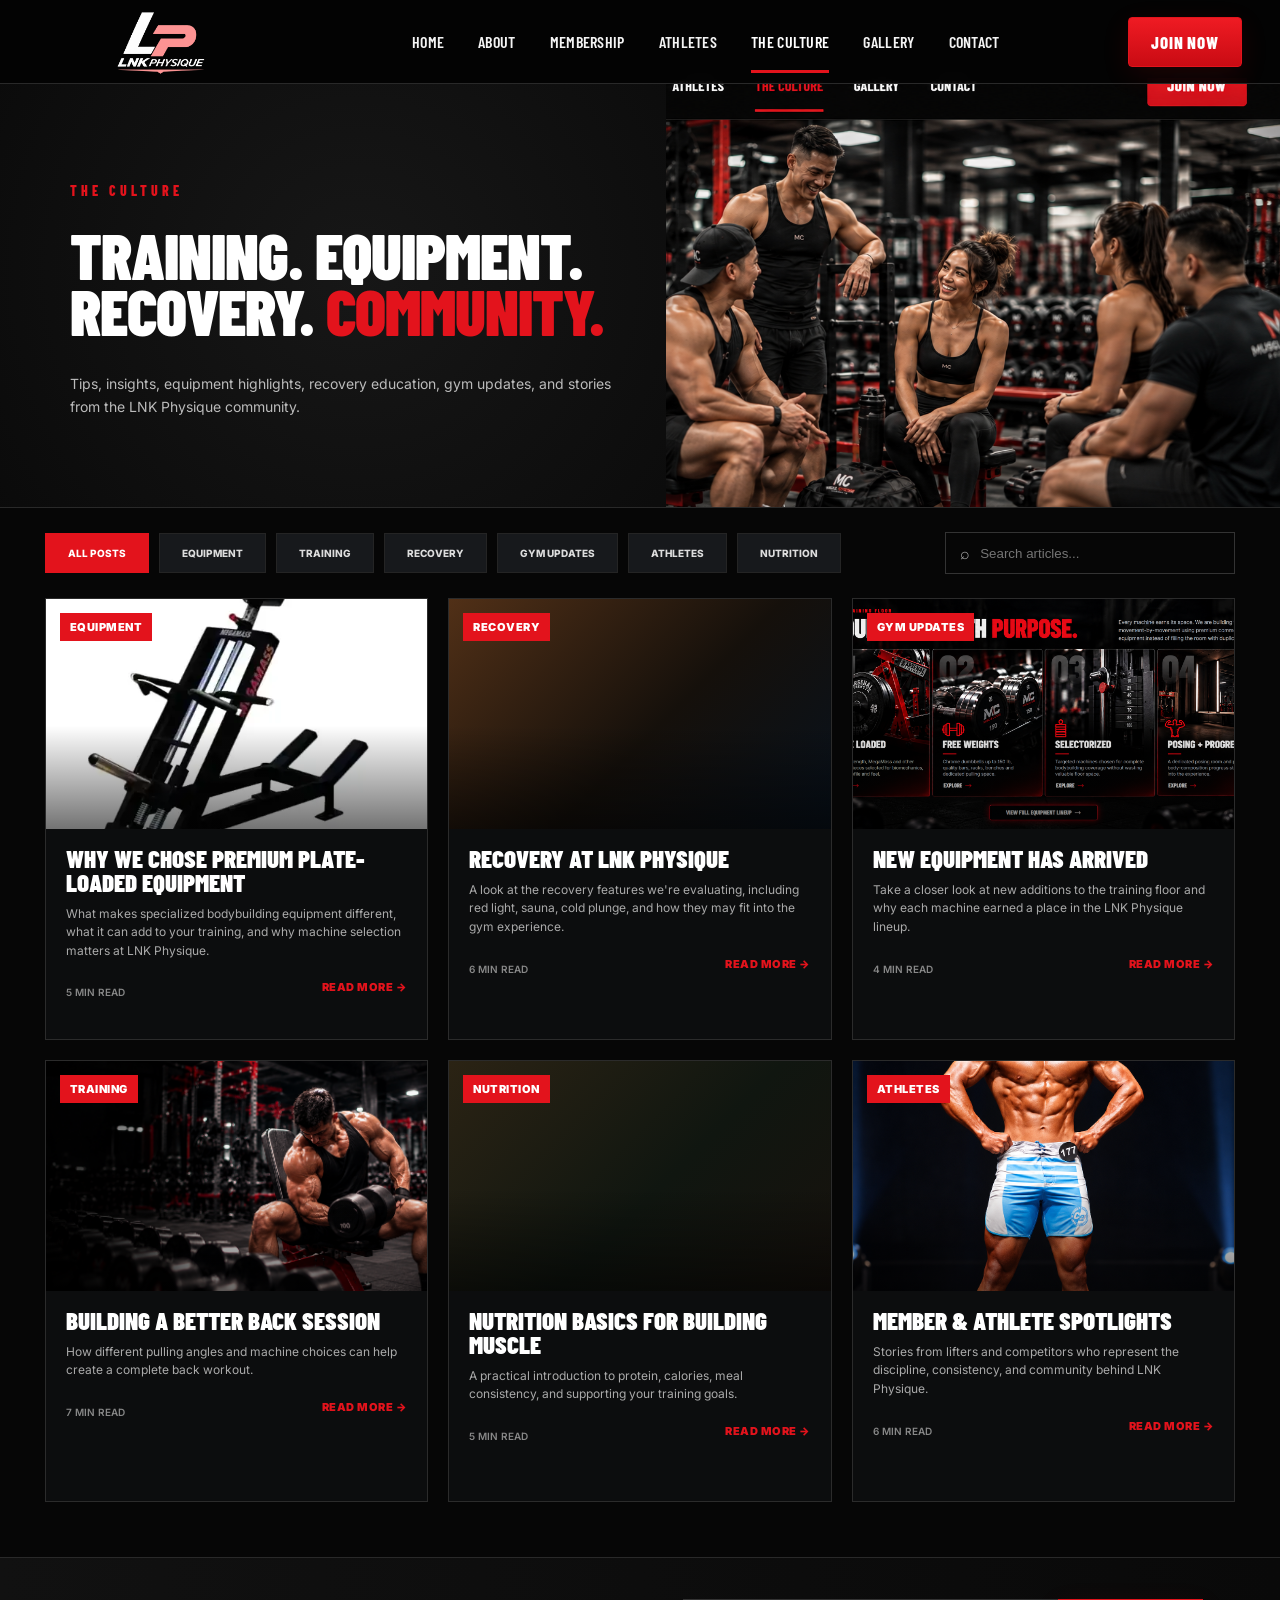
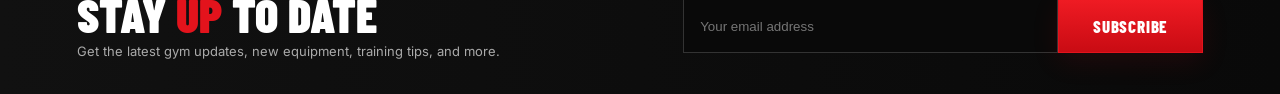
==== commit 2782ef83: "Use uploaded transparent LNK Physique logo and remove legacy background filters" ====
--- a/culture.html
+++ b/culture.html
@@ -8,9 +8,8 @@
 <link rel="stylesheet" href="styles.css">
 </head>
 <body>
-<svg xmlns="http://www.w3.org/2000/svg" width="0" height="0" aria-hidden="true" focusable="false" style="position:absolute;overflow:hidden"><defs><filter id="lnk-logo-knockout" color-interpolation-filters="sRGB"><feColorMatrix type="matrix" values="0 -1 0 0 1  -1 0 0 0 1  -1 0 0 0 1  0 -1 0 0 1"/></filter></defs></svg>
 <header class="nav">
-<a class="logo-lockup" href="index.html#top" aria-label="LNK Physique home"><img class="brand-logo" src="assets/LNK%20Physique%20Sport%20Emblem.png" alt="LNK Physique Bodybuilding Club"></a>
+<a class="logo-lockup" href="index.html#top" aria-label="LNK Physique home"><img class="brand-logo" src="assets/LNK%20Physique%20LP%20Logo%20with%20Red%20Swoosh.png" alt="LNK Physique Bodybuilding Club"></a>
 <nav><a href="index.html#top">HOME</a><a href="index.html#about">ABOUT</a><a href="index.html#founders">MEMBERSHIP</a><a href="index.html#athletes">ATHLETES</a><a class="active" href="culture.html">THE CULTURE</a><a href="gallery.html">GALLERY</a><a href="index.html#contact">CONTACT</a></nav>
 <a class="btn btn-nav" href="index.html#founders">JOIN NOW</a>
 </header>
--- a/styles.css
+++ b/styles.css
@@ -497,3 +497,13 @@
  .nav .logo-lockup .brand-logo{display:block!important;width:100%!important;max-width:100%!important;height:100%!important;max-height:52px!important;object-fit:contain!important;object-position:center!important}
 }
 @media(max-width:380px){.nav .logo-lockup:has(.brand-logo){width:155px!important;height:54px!important}}
+
+/* Remove white pixels from the uploaded logo and render black lettering in white on dark backgrounds. */
+.logo-lockup:has(.brand-logo),footer a:has(.footer-logo),.hero-brand:has(.hero-brand-logo){background:transparent!important;border:0!important;box-shadow:none!important;padding:0!important;border-radius:0!important;overflow:visible!important}
+.brand-logo,.footer-logo,.hero-brand-logo{filter:url(#lnk-logo-knockout)!important;background:transparent!important}
+@media(max-width:800px){.nav .logo-lockup:has(.brand-logo){background:transparent!important;padding:0!important;border:0!important;box-shadow:none!important}}
+
+/* LNK logo on black: invert white/black, restore red hue, then screen away black pixels.
+   This avoids the unreliable SVG filter applied to external PNG images. */
+.nav .brand-logo,.hero-brand .hero-brand-logo,.footer-logo{filter:invert(1) hue-rotate(180deg)!important;mix-blend-mode:screen!important;background:transparent!important}
+.nav .logo-lockup:has(.brand-logo),.hero-brand:has(.hero-brand-logo),footer .logo-lockup:has(.footer-logo){background:transparent!important;isolation:isolate;box-shadow:none!important;border:0!important}
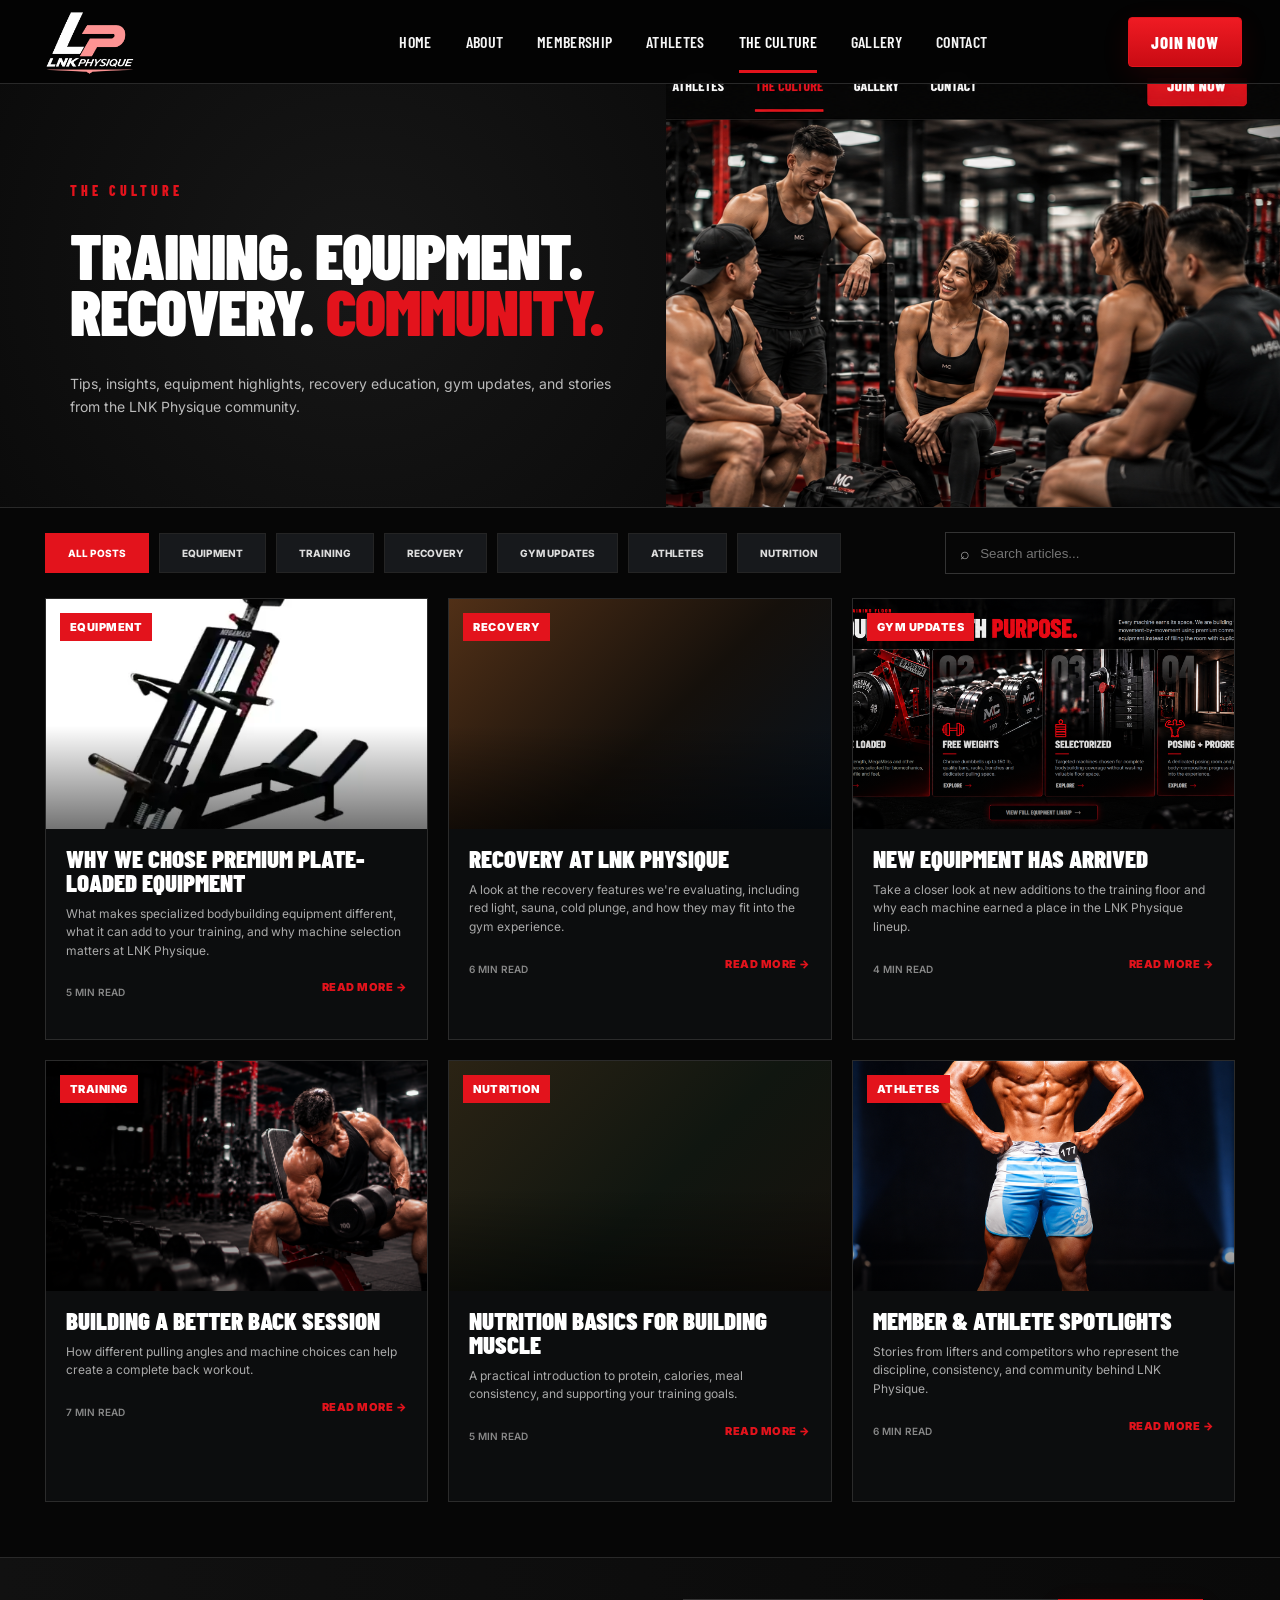
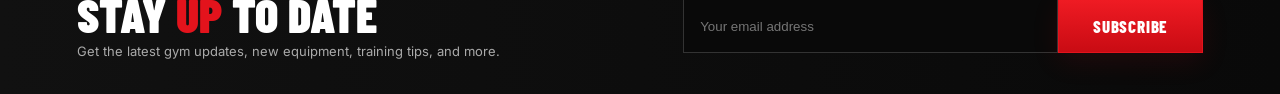
==== commit 66dfa2fc: "Preserve vivid red in transparent logo while making dark lettering white" ====
--- a/culture.html
+++ b/culture.html
@@ -8,6 +8,7 @@
 <link rel="stylesheet" href="styles.css">
 </head>
 <body>
+<svg xmlns="http://www.w3.org/2000/svg" width="0" height="0" aria-hidden="true" focusable="false" style="position:absolute;overflow:hidden"><defs><filter id="lnk-logo-colors" color-interpolation-filters="sRGB"><feColorMatrix type="matrix" values="0 0 0 0 1  -2 0 0 0 1  -2 0 0 0 1  0 0 0 1 0"/></filter></defs></svg>
 <header class="nav">
 <a class="logo-lockup" href="index.html#top" aria-label="LNK Physique home"><img class="brand-logo" src="assets/LNK%20Physique%20LP%20Logo%20with%20Red%20Swoosh.png" alt="LNK Physique Bodybuilding Club"></a>
 <nav><a href="index.html#top">HOME</a><a href="index.html#about">ABOUT</a><a href="index.html#founders">MEMBERSHIP</a><a href="index.html#athletes">ATHLETES</a><a class="active" href="culture.html">THE CULTURE</a><a href="gallery.html">GALLERY</a><a href="index.html#contact">CONTACT</a></nav>
--- a/styles.css
+++ b/styles.css
@@ -482,28 +482,12 @@
 @media(max-width:900px){.membership-cards{grid-template-columns:1fr}.vip-future-strip{padding:20px;align-items:flex-start}.vip-future-copy h3 span{display:block;margin:5px 0 0}}
 @media(max-width:480px){.vip-future-status{display:none}}
 
-/* Official uploaded LNK Physique emblem has a white background: frame it cleanly on the dark site. */
-.logo-lockup:has(.brand-logo),footer a:has(.footer-logo),.hero-brand:has(.hero-brand-logo){background:#fff;border-radius:3px;padding:5px 10px;overflow:hidden}
-.brand-logo{width:245px;max-height:70px;object-fit:contain;object-position:center}
-.hero-brand-logo{width:min(560px,78vw);max-height:300px;object-fit:contain}
-.footer-logo{width:210px;max-height:85px;object-fit:contain}
-.mc-brand-watermark{opacity:.12;mix-blend-mode:screen}
-@media(max-width:800px){.brand-logo{width:205px}.hero-brand-logo{width:min(460px,88vw)}}
-@media(max-width:520px){.brand-logo{width:180px}.logo-lockup:has(.brand-logo){padding:4px 6px}}
-
-/* Mobile header logo: prevent oversized white banner in Instagram's in-app browser. */
-@media(max-width:800px){
- .nav .logo-lockup:has(.brand-logo){flex:0 0 auto!important;width:174px!important;max-width:calc(100vw - 105px)!important;height:58px!important;min-width:0!important;padding:3px 6px!important;margin:0!important;align-self:center!important;justify-content:center!important;border-radius:2px!important}
- .nav .logo-lockup .brand-logo{display:block!important;width:100%!important;max-width:100%!important;height:100%!important;max-height:52px!important;object-fit:contain!important;object-position:center!important}
-}
+
+/* Transparent LNK Physique logo on the site's dark surfaces. */
+.nav .logo-lockup:has(.brand-logo), footer a:has(.footer-logo), .hero-brand:has(.hero-brand-logo){background:transparent!important;border:0!important;box-shadow:none!important;padding:0!important;overflow:visible!important;isolation:auto!important}
+.brand-logo,.hero-brand-logo,.footer-logo{display:block;object-fit:contain;background:transparent!important;filter:invert(1) hue-rotate(180deg)!important;mix-blend-mode:normal!important}
+.brand-logo{width:220px;max-width:100%;max-height:70px}
+.hero-brand-logo{width:min(560px,82vw);max-height:300px}
+.footer-logo{width:210px;max-height:85px}
+@media(max-width:800px){.nav .logo-lockup:has(.brand-logo){flex:0 0 auto!important;width:174px!important;max-width:calc(100vw - 105px)!important;height:58px!important;margin:0!important;align-self:center!important;justify-content:center!important}.nav .brand-logo{width:100%!important;height:100%!important;max-height:52px!important}.hero-brand-logo{width:min(460px,88vw)}}
 @media(max-width:380px){.nav .logo-lockup:has(.brand-logo){width:155px!important;height:54px!important}}
-
-/* Remove white pixels from the uploaded logo and render black lettering in white on dark backgrounds. */
-.logo-lockup:has(.brand-logo),footer a:has(.footer-logo),.hero-brand:has(.hero-brand-logo){background:transparent!important;border:0!important;box-shadow:none!important;padding:0!important;border-radius:0!important;overflow:visible!important}
-.brand-logo,.footer-logo,.hero-brand-logo{filter:url(#lnk-logo-knockout)!important;background:transparent!important}
-@media(max-width:800px){.nav .logo-lockup:has(.brand-logo){background:transparent!important;padding:0!important;border:0!important;box-shadow:none!important}}
-
-/* LNK logo on black: invert white/black, restore red hue, then screen away black pixels.
-   This avoids the unreliable SVG filter applied to external PNG images. */
-.nav .brand-logo,.hero-brand .hero-brand-logo,.footer-logo{filter:invert(1) hue-rotate(180deg)!important;mix-blend-mode:screen!important;background:transparent!important}
-.nav .logo-lockup:has(.brand-logo),.hero-brand:has(.hero-brand-logo),footer .logo-lockup:has(.footer-logo){background:transparent!important;isolation:isolate;box-shadow:none!important;border:0!important}
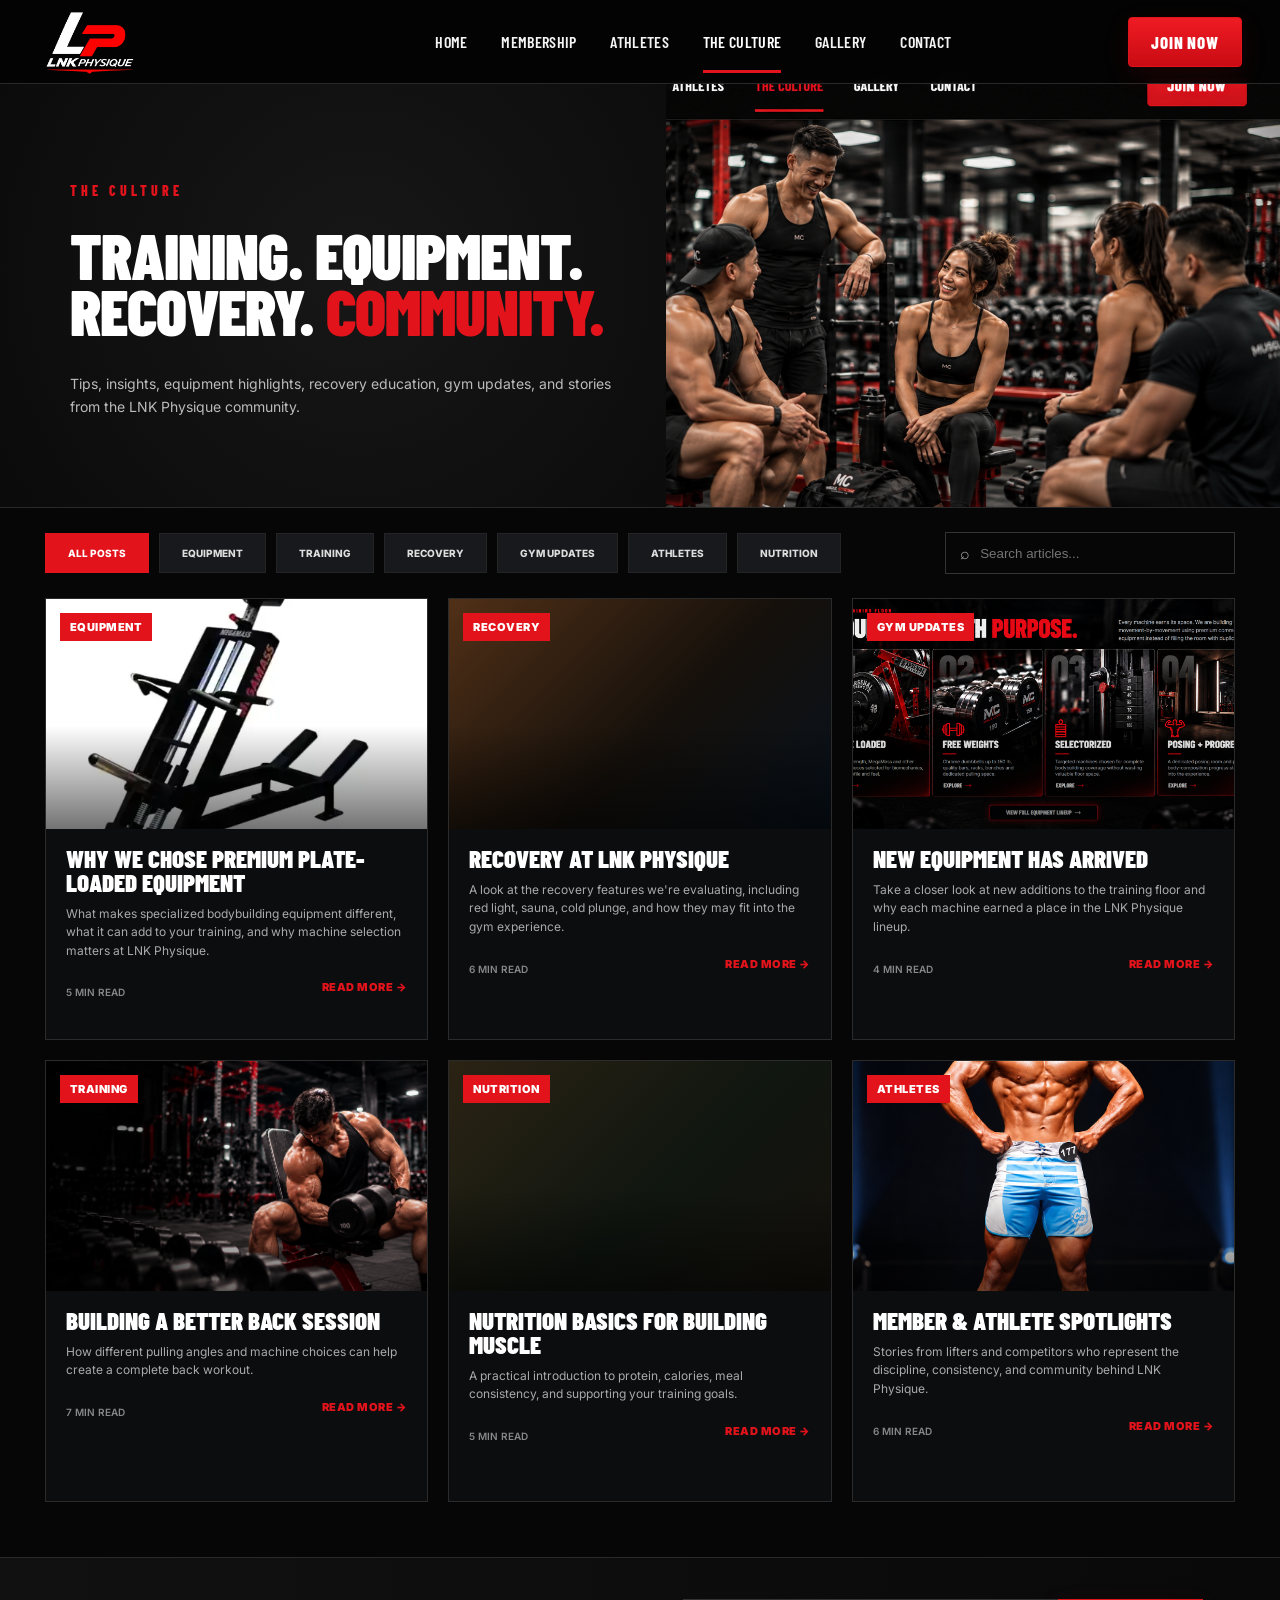
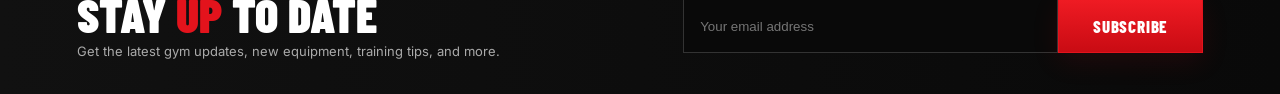
==== commit 7ae973b0: "Simplify navigation and remove homepage equipment showcase" ====
--- a/culture.html
+++ b/culture.html
@@ -11,7 +11,7 @@
 <svg xmlns="http://www.w3.org/2000/svg" width="0" height="0" aria-hidden="true" focusable="false" style="position:absolute;overflow:hidden"><defs><filter id="lnk-logo-colors" color-interpolation-filters="sRGB"><feColorMatrix type="matrix" values="0 0 0 0 1  -2 0 0 0 1  -2 0 0 0 1  0 0 0 1 0"/></filter></defs></svg>
 <header class="nav">
 <a class="logo-lockup" href="index.html#top" aria-label="LNK Physique home"><img class="brand-logo" src="assets/LNK%20Physique%20LP%20Logo%20with%20Red%20Swoosh.png" alt="LNK Physique Bodybuilding Club"></a>
-<nav><a href="index.html#top">HOME</a><a href="index.html#about">ABOUT</a><a href="index.html#founders">MEMBERSHIP</a><a href="index.html#athletes">ATHLETES</a><a class="active" href="culture.html">THE CULTURE</a><a href="gallery.html">GALLERY</a><a href="index.html#contact">CONTACT</a></nav>
+<nav><a href="index.html#top">HOME</a><a href="index.html#founders">MEMBERSHIP</a><a href="index.html#athletes">ATHLETES</a><a class="active" href="culture.html">THE CULTURE</a><a href="gallery.html">GALLERY</a><a href="index.html#contact">CONTACT</a></nav>
 <a class="btn btn-nav" href="index.html#founders">JOIN NOW</a>
 </header>
 <main class="culture-page">
--- a/styles.css
+++ b/styles.css
@@ -223,8 +223,8 @@
 /* LNK Physique custom bodybuilder hero */
 .hero{
   background-image:
-    linear-gradient(90deg,rgba(0,0,0,.98) 0%,rgba(0,0,0,.90) 30%,rgba(0,0,0,.42) 53%,rgba(0,0,0,.08) 100%),
-    url("assets/muscle-culture-hero-bodybuilder.png")!important;
+    linear-gradient(90deg,rgba(0,0,0,1) 0%,rgba(0,0,0,.98) 24%,rgba(0,0,0,.84) 39%,rgba(0,0,0,.10) 68%,rgba(0,0,0,0) 100%),
+    url("assets/Saiyan%20Legends%20Training%20at%20LP%20Gym.png")!important;
   background-size:cover!important;
   background-position:center center!important;
 }
@@ -233,8 +233,8 @@
   .hero{
     background-position:64% center!important;
     background-image:
-      linear-gradient(90deg,rgba(0,0,0,.94) 0%,rgba(0,0,0,.76) 48%,rgba(0,0,0,.28) 100%),
-      url("assets/muscle-culture-hero-bodybuilder.png")!important;
+      linear-gradient(90deg,rgba(0,0,0,.97) 0%,rgba(0,0,0,.86) 44%,rgba(0,0,0,.35) 100%),
+      url("assets/Saiyan%20Legends%20Training%20at%20LP%20Gym.png")!important;
   }
 }
 
@@ -485,9 +485,61 @@
 
 /* Transparent LNK Physique logo on the site's dark surfaces. */
 .nav .logo-lockup:has(.brand-logo), footer a:has(.footer-logo), .hero-brand:has(.hero-brand-logo){background:transparent!important;border:0!important;box-shadow:none!important;padding:0!important;overflow:visible!important;isolation:auto!important}
-.brand-logo,.hero-brand-logo,.footer-logo{display:block;object-fit:contain;background:transparent!important;filter:invert(1) hue-rotate(180deg)!important;mix-blend-mode:normal!important}
+.brand-logo,.hero-brand-logo,.footer-logo{display:block;object-fit:contain;background:transparent!important;filter:url(#lnk-logo-colors)!important;mix-blend-mode:normal!important}
 .brand-logo{width:220px;max-width:100%;max-height:70px}
 .hero-brand-logo{width:min(560px,82vw);max-height:300px}
 .footer-logo{width:210px;max-height:85px}
 @media(max-width:800px){.nav .logo-lockup:has(.brand-logo){flex:0 0 auto!important;width:174px!important;max-width:calc(100vw - 105px)!important;height:58px!important;margin:0!important;align-self:center!important;justify-content:center!important}.nav .brand-logo{width:100%!important;height:100%!important;max-height:52px!important}.hero-brand-logo{width:min(460px,88vw)}}
 @media(max-width:380px){.nav .logo-lockup:has(.brand-logo){width:155px!important;height:54px!important}}
+
+/* Replace only the first Plate Loaded card in the existing equipment showcase artwork. */
+.equipment-mockup-link{position:relative}
+.equipment-mockup-link img.equipment-plate-poster-overlay{position:absolute;left:1.25%;top:21.7%;width:24%;height:auto;aspect-ratio:3/4;object-fit:cover;max-width:none;margin:0;z-index:2}
+
+/* Hero image contains baked-in headline text. Mask its left text area so only the live HTML headline is visible. */
+.hero{background-image:linear-gradient(90deg,#050505 0%,#050505 58%,rgba(5,5,5,.98) 66%,rgba(5,5,5,.55) 77%,rgba(5,5,5,.04) 100%),url("assets/Saiyan%20Legends%20Training%20at%20LP%20Gym.png")!important}
+@media(max-width:800px){.hero{background-image:linear-gradient(90deg,#050505 0%,#050505 62%,rgba(5,5,5,.94) 76%,rgba(5,5,5,.22) 100%),url("assets/Saiyan%20Legends%20Training%20at%20LP%20Gym.png")!important}}
+
+/* Independent equipment cards — no composite image or overlay */
+.equipment-cards-section{background:radial-gradient(circle at 50% 30%,#151515,#050505 75%);padding:76px max(24px,5vw) 90px;border-block:1px solid #242424}
+.equipment-cards-heading{max-width:1160px;margin:0 auto 30px;text-align:center}
+.equipment-cards-heading h2{font:900 clamp(46px,6vw,80px)/.95 "Barlow Condensed",sans-serif;margin:12px 0;color:#fff}
+.equipment-cards-heading h2 span{color:var(--red)}
+.equipment-cards-heading>p:last-child{color:#aaa;font-size:15px;line-height:1.6}
+.equipment-cards-grid{max-width:1250px;margin:auto;display:grid;grid-template-columns:repeat(3,minmax(0,1fr));gap:14px;align-items:stretch}
+.equipment-feature-card{display:flex;flex-direction:column;min-width:0;aspect-ratio:3/4;overflow:hidden;position:relative;border:1px solid #7d2529;border-radius:12px;background:linear-gradient(145deg,#161616,#080808 70%,#270507);transition:border-color .2s,transform .2s}
+.equipment-feature-card:hover{border-color:#f22;transform:translateY(-3px)}
+.equipment-feature-poster img{display:block;width:100%;height:100%;object-fit:fill}
+.equipment-feature-photo{height:61%;overflow:hidden;position:relative}
+.equipment-feature-photo:after{content:"";position:absolute;inset:45% 0 0;background:linear-gradient(transparent,#080808)}
+.equipment-feature-photo img{width:100%;height:100%;object-fit:cover;display:block}
+.equipment-feature-copy{padding:0 8% 7%;margin-top:-13%;position:relative;z-index:1;display:flex;flex-direction:column;flex:1}
+.equipment-feature-number{position:absolute;right:8%;top:-45%;font:900 clamp(65px,9vw,145px)/1 "Barlow Condensed";color:#ffffff2b}
+.equipment-feature-copy h3{font:900 clamp(26px,3vw,42px)/1 "Barlow Condensed";color:#fff;margin:0 0 15px}
+.equipment-feature-copy i{display:block;background:var(--red);width:55px;height:4px;margin-bottom:16px}
+.equipment-feature-copy p{font:400 clamp(12px,1.1vw,15px)/1.5 Inter,sans-serif;color:#bbb;margin:0 0 20px}
+.equipment-feature-copy strong{margin-top:auto;font:800 20px "Barlow Condensed";color:#fff}
+.equipment-feature-copy strong span{color:var(--red);margin-left:12px}
+@media(max-width:800px){.equipment-cards-grid{grid-template-columns:repeat(2,minmax(0,1fr))}.equipment-feature-copy h3{font-size:30px}}
+@media(max-width:520px){.equipment-cards-section{padding:55px 18px}.equipment-cards-grid{grid-template-columns:1fr;max-width:420px}.equipment-feature-copy h3{font-size:38px}.equipment-feature-copy p{font-size:15px}}
+
+/* Hero refinement: smaller live headline and softer image transition, keeping background lettering hidden. */
+.hero .hero-content{max-width:690px}
+.hero .hero-content h1{font-size:clamp(52px,5vw,76px);line-height:.96;letter-spacing:-.8px}
+.hero{background-image:linear-gradient(90deg,#050505 0%,#050505 33%,rgba(5,5,5,.94) 43%,rgba(5,5,5,.65) 52%,rgba(5,5,5,.12) 68%,rgba(5,5,5,0) 100%),url("assets/Saiyan%20Legends%20Training%20at%20LP%20Gym.png")!important}
+@media(max-width:800px){.hero .hero-content{max-width:88vw}.hero .hero-content h1{font-size:clamp(40px,7vw,56px)}.hero{background-image:linear-gradient(90deg,#050505 0%,rgba(5,5,5,.97) 43%,rgba(5,5,5,.7) 67%,rgba(5,5,5,.18) 100%),url("assets/Saiyan%20Legends%20Training%20at%20LP%20Gym.png")!important}}
+@media(max-width:520px){.hero .hero-content h1{font-size:clamp(36px,9vw,46px)}}
+
+/* Saiyan hero: show all three athletes and retain legible homepage copy. */
+.hero{background-image:linear-gradient(90deg,rgba(5,5,5,.94) 0%,rgba(5,5,5,.86) 27%,rgba(5,5,5,.5) 43%,rgba(5,5,5,.08) 65%,rgba(5,5,5,0) 100%),url("assets/Saiyan%20Legends%20Training%20at%20LP%20Gym.png")!important;background-position:center center!important}
+@media(max-width:800px){.hero{background-image:linear-gradient(90deg,rgba(5,5,5,.91),rgba(5,5,5,.6) 55%,rgba(5,5,5,.24)),url("assets/Saiyan%20Legends%20Training%20at%20LP%20Gym.png")!important;background-position:54% center!important}}
+
+/* Hero photo framing: show 15% more of the Saiyan gym scene without shrinking hero content. */
+@media(min-width:801px){
+  .hero{
+    background-color:#050505!important;
+    background-size:100% 100%,85% auto!important;
+    background-repeat:no-repeat,no-repeat!important;
+    background-position:center center,right center!important;
+  }
+}
